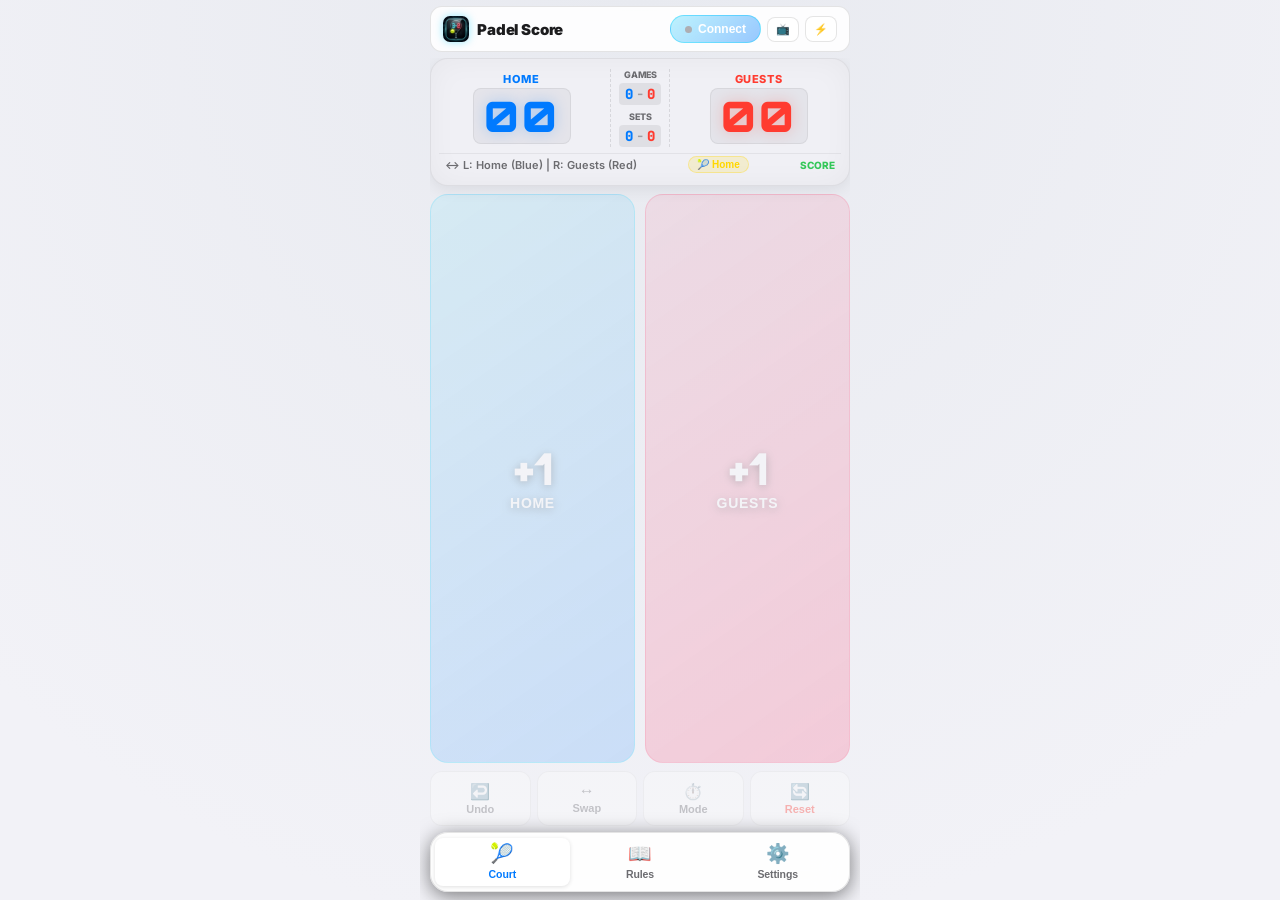
==== index.html @ 37ca80ff "theme colors" ====
<!DOCTYPE html>
<html lang="en" data-theme="light">

<head>
    <meta charset="UTF-8">
    <meta name="viewport"
        content="width=device-width, initial-scale=1.0, maximum-scale=1.0, user-scalable=no, viewport-fit=cover">
    <title>Padel Scoreboard - Mobile Controller</title>
    <meta name="description"
        content="Mobile-first Web Bluetooth companion app for ESP32 7-segment Padel Scoreboard. Control live score, brightness, sleep timeout, RTC time sync, and match rules directly from your phone.">
    <meta name="theme-color" content="#f2f2f7">
    <meta name="apple-mobile-web-app-capable" content="yes">
    <meta name="apple-mobile-web-app-status-bar-style" content="default">
    <meta name="apple-mobile-web-app-title" content="Padel Score">
    <link rel="icon" type="image/png" sizes="64x64" href="favicon.png">
    <link rel="icon" type="image/x-icon" href="favicon.ico">
    <link rel="apple-touch-icon" sizes="180x180" href="apple-touch-icon.png">
    <link rel="manifest" href="manifest.json">
    <link rel="preconnect" href="https://fonts.googleapis.com">
    <link rel="preconnect" href="https://fonts.gstatic.com" crossorigin>
    <link
        href="https://fonts.googleapis.com/css2?family=Inter:wght@400;500;600;700;800;900&family=JetBrains+Mono:wght@500;700;800&family=Orbitron:wght@700;900&display=swap"
        rel="stylesheet">
    <!-- Anti-flash & Visual Viewport Height Manager: applied before first paint -->
    <script>
        try { document.documentElement.setAttribute('data-theme', localStorage.getItem('appTheme') || 'light'); } catch (e) { }
        function syncAppHeight() {
            const h = window.visualViewport ? window.visualViewport.height : window.innerHeight;
            document.documentElement.style.setProperty('--app-height', h + 'px');
        }
        syncAppHeight();
        window.addEventListener('resize', syncAppHeight);
        window.addEventListener('orientationchange', syncAppHeight);
        if (window.visualViewport) {
            window.visualViewport.addEventListener('resize', syncAppHeight);
            window.visualViewport.addEventListener('scroll', syncAppHeight);
        }
    </script>
    <style>
        /* ── Anti-flash: applied by inline script before first paint ── */
        :root {
            --bg-base: #080c14;
            --bg-surface: #101726;
            --bg-card: rgba(16, 23, 38, 0.9);
            --bg-card-border: rgba(255, 255, 255, 0.08);

            --team1-blue: #00d2ff;
            --team1-glow: rgba(0, 210, 255, 0.35);
            --team2-red: #ff3366;
            --team2-glow: rgba(255, 51, 102, 0.35);
            --accent-green: #00e676;
            --accent-green-glow: rgba(0, 230, 118, 0.3);
            --accent-gold: #ffb300;
            --accent-gold-glow: rgba(255, 179, 0, 0.3);

            --clock-color: #00ff00;
            --clock-glow: rgba(0, 255, 0, 0.4);
            --hue-pure: #00ff00;

            --text-main: #f0f4f8;
            --text-muted: #8899aa;
            --text-sub: #556677;

            --radius-xl: 18px;
            --radius-lg: 12px;
            --radius-md: 8px;
            --radius-sm: 6px;

            --font-display: 'Orbitron', 'JetBrains Mono', monospace;
            --safe-top: env(safe-area-inset-top, 0px);
            --safe-bottom: env(safe-area-inset-bottom, 0px);
        }

        /* ============================================================ */
        /* LIGHT THEME OVERRIDES  (Apple-style)                         */
        /* ============================================================ */
        [data-theme="light"] {
            --bg-base: #f2f2f7;
            --bg-surface: #ffffff;
            --bg-card: rgba(255, 255, 255, 0.88);
            --bg-card-border: rgba(0, 0, 0, 0.10);
            --team1-blue: #007aff;
            --team1-glow: rgba(0, 122, 255, 0.25);
            --team2-red: #ff3b30;
            --team2-glow: rgba(255, 59, 48, 0.25);
            --accent-green: #34c759;
            --accent-green-glow: rgba(52, 199, 89, 0.3);
            --accent-gold: #ff9500;
            --accent-gold-glow: rgba(255, 149, 0, 0.3);
            --clock-color: #34c759;
            --clock-glow: rgba(52, 199, 89, 0.35);
            --hue-pure: #34c759;
            --text-main: #1c1c1e;
            --text-muted: #6c6c70;
            --text-sub: #aeaeb2;
        }

        /* Body background */
        [data-theme="light"] body {
            background: radial-gradient(circle at 50% 0%, #e8eaf0 0%, #f2f2f7 85%);
        }

        /* Score board & LCD digits */
        [data-theme="light"] .score-board {
            background: #f0f0f5 !important;
            border-color: rgba(0, 0, 0, 0.08) !important;
            box-shadow: inset 0 0 30px rgba(0, 0, 0, 0.04), 0 4px 16px rgba(0, 0, 0, 0.07) !important;
        }

        [data-theme="light"] .lcd-digits {
            background: #e4e4ea !important;
            border-color: rgba(0, 0, 0, 0.06) !important;
        }

        [data-theme="light"] .middle-ladder {
            border-left-color: rgba(0, 0, 0, 0.10) !important;
            border-right-color: rgba(0, 0, 0, 0.10) !important;
        }

        [data-theme="light"] .ladder-score {
            background: rgba(0, 0, 0, 0.07) !important;
        }

        [data-theme="light"] .court-banner {
            border-top-color: rgba(0, 0, 0, 0.06) !important;
        }

        /* Buttons - Shadowless Flat Aesthetic */
        button,
        .btn-giant-score,
        .pill-select,
        .btn-save-gold,
        .btn-tool-chip,
        .btn-rule-shortcut,
        .rule-shortcut-item,
        .btn-add-shortcut-toggle,
        .btn-panel-save,
        .btn-panel-cancel,
        .btn-ctr-action,
        .btn-step-chip,
        .btn-ble-pill,
        .color-chip {
            box-shadow: none !important;
        }

        [data-theme="light"] .bottom-nav-btn.active {
            background: #ffffff !important;
            box-shadow: 0 1px 4px rgba(0, 0, 0, 0.12) !important;
        }

        [data-theme="light"] .btn-tool-chip:active {
            background: rgba(0, 0, 0, 0.07) !important;
        }

        /* Pills */
        [data-theme="light"] .pill-select {
            background: rgba(0, 0, 0, 0.04) !important;
            border-color: rgba(0, 0, 0, 0.09) !important;
        }

        [data-theme="light"] .pill-select.active {
            background: rgba(0, 122, 255, 0.12) !important;
            border-color: rgba(0, 122, 255, 0.45) !important;
        }

        /* Cards / wrappers */
        [data-theme="light"] .slider-wrap,
        [data-theme="light"] .clock-card {
            background: rgba(0, 0, 0, 0.04) !important;
            border-color: rgba(0, 0, 0, 0.08) !important;
        }

        [data-theme="light"] input[type="range"] {
            background: rgba(0, 0, 0, 0.08) !important;
        }

        [data-theme="light"] .color-chip {
            background: rgba(0, 0, 0, 0.04) !important;
            border-color: rgba(0, 0, 0, 0.08) !important;
        }

        [data-theme="light"] .color-chip.active .color-chip-name {
            color: #1c1c1e !important;
        }

        [data-theme="light"] .custom-color-card {
            background: rgba(0, 0, 0, 0.03) !important;
            border-color: rgba(0, 0, 0, 0.08) !important;
        }

        [data-theme="light"] .hex-input-wrap {
            background: rgba(0, 0, 0, 0.04) !important;
            border-color: rgba(0, 0, 0, 0.12) !important;
        }

        [data-theme="light"] .preview-swatch-btn {
            background: rgba(0, 0, 0, 0.04) !important;
            border-color: rgba(0, 0, 0, 0.12) !important;
        }

        /* Rules shortcuts & sections */
        [data-theme="light"] .btn-rule-shortcut,
        [data-theme="light"] .rule-shortcut-item {
            background: rgba(0, 0, 0, 0.04) !important;
            border-color: rgba(0, 0, 0, 0.10) !important;
        }

        [data-theme="light"] .btn-rule-shortcut.active,
        [data-theme="light"] .rule-shortcut-item.active {
            background: rgba(52, 199, 89, 0.10) !important;
            border-color: var(--accent-green) !important;
        }

        [data-theme="light"] .shortcut-pill {
            background: rgba(0, 0, 0, 0.07) !important;
        }

        [data-theme="light"] .rules-section-card {
            background: rgba(0, 0, 0, 0.02) !important;
            border-color: rgba(0, 0, 0, 0.08) !important;
        }

        [data-theme="light"] .rules-active-badge {
            background: rgba(0, 0, 0, 0.05) !important;
            border-color: rgba(0, 0, 0, 0.08) !important;
        }

        [data-theme="light"] .btn-shortcut-delete {
            border-left-color: rgba(0, 0, 0, 0.06) !important;
        }

        [data-theme="light"] .add-shortcut-panel {
            background: #ffffff !important;
            border-color: rgba(52, 199, 89, 0.35) !important;
            box-shadow: 0 4px 16px rgba(0, 0, 0, 0.06) !important;
        }

        [data-theme="light"] .add-shortcut-preview {
            background: rgba(0, 0, 0, 0.03) !important;
        }

        [data-theme="light"] .input-shortcut-name {
            background: #f7f7fa !important;
            border-color: rgba(0, 0, 0, 0.14) !important;
        }

        /* Counter display */
        [data-theme="light"] .counter-mirror-card {
            background: #f0f0f5 !important;
            border-color: rgba(0, 0, 0, 0.08) !important;
            box-shadow: inset 0 0 30px rgba(0, 0, 0, 0.04), 0 4px 16px rgba(0, 0, 0, 0.07) !important;
        }

        [data-theme="light"] .dual-timer-box {
            background: rgba(0, 0, 0, 0.04) !important;
        }

        [data-theme="light"] .counter-val-btn {
            background: rgba(0, 0, 0, 0.04) !important;
            border-color: rgba(0, 0, 0, 0.08) !important;
        }

        /* QR Cards */
        [data-theme="light"] .qr-card {
            background: #ffffff !important;
            border-color: rgba(0, 0, 0, 0.10) !important;
            box-shadow: 0 2px 10px rgba(0, 0, 0, 0.08) !important;
        }

        [data-theme="light"] .qr-image-wrapper {
            box-shadow: 0 0 10px rgba(0, 0, 0, 0.08) !important;
        }

        [data-theme="light"] .btn-qr-link {
            background: rgba(0, 122, 255, 0.08) !important;
            border-color: rgba(0, 122, 255, 0.25) !important;
        }

        /* Inline-styled elements overridden by ID */
        [data-theme="light"] #btnSwitchToClockMode,
        [data-theme="light"] #btnSwitchToScoreMode {
            border-color: rgba(0, 0, 0, 0.15) !important;
            color: #1c1c1e !important;
        }

        [data-theme="light"] #paneInfo .scroll-card>div[style*="rgba(0,0,0,0.3)"],
        [data-theme="light"] div[style*="rgba(0,0,0,0.3)"] {
            background: rgba(0, 0, 0, 0.04) !important;
        }

        /* Serial log / inputs */
        [data-theme="light"] #serialLog,
        [data-theme="light"] #inputCountdownTarget,
        [data-theme="light"] #inputT1Min,
        [data-theme="light"] #inputT1Sec,
        [data-theme="light"] #inputT2Min,
        [data-theme="light"] #inputT2Sec {
            background: #f5f5f7 !important;
            color: #1c1c1e !important;
            border-color: rgba(0, 0, 0, 0.10) !important;
        }

        * {
            box-sizing: border-box;
            margin: 0;
            padding: 0;
            -webkit-tap-highlight-color: transparent;
            user-select: none;
        }

        html {
            width: 100%;
            height: 100%;
            overflow: hidden;
            background: var(--bg-base);
        }

        body {
            font-family: 'Inter', -apple-system, BlinkMacSystemFont, sans-serif;
            background: radial-gradient(circle at 50% 0%, #16243c 0%, var(--bg-base) 85%);
            color: var(--text-main);
            width: 100%;
            height: var(--app-height, 100%);
            max-height: var(--app-height, 100%);
            position: fixed;
            top: 0;
            left: 0;
            right: 0;
            bottom: 0;
            display: flex;
            flex-direction: column;
            align-items: center;
            overflow: hidden;
            overscroll-behavior: none;
        }

        /* App Shell */
        .mobile-shell {
            width: 100%;
            max-width: 440px;
            height: 100%;
            max-height: 100%;
            min-height: 0;
            display: flex;
            flex-direction: column;
            padding: calc(6px + var(--safe-top)) 10px calc(8px + var(--safe-bottom)) 10px;
            gap: 6px;
            box-sizing: border-box;
            position: relative;
            overflow: hidden;
        }

        /* Compact Sticky Header */
        .app-header {
            display: flex;
            align-items: center;
            justify-content: space-between;
            padding: 8px 12px;
            background: var(--bg-card);
            backdrop-filter: blur(16px);
            border: 1px solid var(--bg-card-border);
            border-radius: var(--radius-lg);
            flex-shrink: 0;
        }

        .brand-block {
            display: flex;
            align-items: center;
            gap: 8px;
        }

        .brand-title {
            font-size: 15px;
            font-weight: 900;
            letter-spacing: -0.01em;
            display: flex;
            align-items: center;
            gap: 5px;
        }

        .header-actions {
            display: flex;
            align-items: center;
            gap: 6px;
        }

        .btn-ble-pill {
            display: inline-flex;
            align-items: center;
            gap: 6px;
            padding: 6px 14px;
            border-radius: 99px;
            font-size: 12px;
            font-weight: 800;
            border: 1px solid rgba(0, 210, 255, 0.4);
            background: linear-gradient(135deg, rgba(0, 210, 255, 0.25), rgba(0, 119, 255, 0.4));
            color: #fff;
            cursor: pointer;
            transition: all 0.2s ease;
        }

        .btn-ble-pill:active {
            transform: scale(0.96);
        }

        .btn-ble-pill.connected {
            background: rgba(0, 230, 118, 0.18);
            border-color: rgba(0, 230, 118, 0.4);
            color: var(--accent-green);
        }

        .status-dot {
            width: 7px;
            height: 7px;
            border-radius: 50%;
            background: var(--text-sub);
        }

        .btn-ble-pill.connected .status-dot {
            background: var(--accent-green);
            box-shadow: 0 0 8px var(--accent-green);
            animation: pulse-dot 1.8s infinite;
        }

        @keyframes pulse-dot {

            0%,
            100% {
                opacity: 1;
                transform: scale(1);
            }

            50% {
                opacity: 0.4;
                transform: scale(1.2);
            }
        }

        /* Main Screen Container */
        .main-stage {
            flex: 1 1 0px;
            min-height: 0;
            height: 0;
            display: flex;
            flex-direction: column;
            overflow: hidden;
            position: relative;
        }

        .tab-pane {
            display: none;
            flex-direction: column;
            height: 100%;
            min-height: 0;
            gap: 8px;
            flex: 1 1 0px;
            overflow: hidden;
        }

        .tab-pane.active {
            display: flex;
        }

        /* ================================================= */
        /* TAB 1: COURT (Zero-Scroll Screen)                 */
        /* ================================================= */
        #paneCourt {
            justify-content: space-between;
            overflow-y: auto;
            scrollbar-width: none;
            -webkit-overflow-scrolling: touch;
        }

        #paneCourt::-webkit-scrollbar {
            display: none;
        }

        /* Digital Score Display */
        .score-board {
            background: #04070d;
            border: 1px solid rgba(255, 255, 255, 0.1);
            border-radius: var(--radius-xl);
            padding: 10px 8px;
            box-shadow: inset 0 0 30px rgba(0, 0, 0, 0.9), 0 4px 16px rgba(0, 0, 0, 0.4);
            display: flex;
            flex-direction: column;
            gap: 6px;
            flex-shrink: 0;
        }

        .score-grid {
            display: grid;
            grid-template-columns: 1fr auto 1fr;
            align-items: center;
            gap: 6px;
        }

        .team-pod {
            display: flex;
            flex-direction: column;
            align-items: center;
            gap: 2px;
        }

        .team-pod-name {
            font-size: 11px;
            font-weight: 800;
            text-transform: uppercase;
            letter-spacing: 0.05em;
        }

        .team-pod-name.t1 {
            color: var(--team1-blue);
        }

        .team-pod-name.t2 {
            color: var(--team2-red);
        }

        .lcd-digits {
            font-family: var(--font-display);
            font-size: clamp(34px, 9vw, 42px);
            font-weight: 900;
            letter-spacing: 3px;
            line-height: 1;
            padding: 6px 10px;
            border-radius: var(--radius-md);
            background: #020408;
            border: 1px solid rgba(255, 255, 255, 0.06);
            min-width: 78px;
            text-align: center;
        }

        .lcd-digits.t1 {
            color: var(--team1-blue);
            text-shadow: 0 0 14px var(--team1-glow);
        }

        .lcd-digits.t2 {
            color: var(--team2-red);
            text-shadow: 0 0 14px var(--team2-glow);
        }

        .middle-ladder {
            display: flex;
            flex-direction: column;
            align-items: center;
            gap: 3px;
            padding: 0 8px;
            border-left: 1px dashed rgba(255, 255, 255, 0.1);
            border-right: 1px dashed rgba(255, 255, 255, 0.1);
        }

        .ladder-label {
            font-size: 9px;
            font-weight: 800;
            color: var(--text-muted);
            text-transform: uppercase;
        }

        .ladder-score {
            font-family: 'JetBrains Mono', monospace;
            font-size: 14px;
            font-weight: 800;
            color: #fff;
            background: rgba(255, 255, 255, 0.08);
            padding: 2px 6px;
            border-radius: 4px;
            display: inline-flex;
            align-items: center;
            justify-content: center;
        }

        .ladder-t1 {
            color: var(--team1-blue);
            font-weight: 900;
        }

        .ladder-t2 {
            color: var(--team2-red);
            font-weight: 900;
        }

        .ladder-sep {
            color: var(--text-muted);
            opacity: 0.55;
            margin: 0 3px;
            font-weight: 600;
        }

        .court-banner {
            display: flex;
            align-items: center;
            justify-content: space-between;
            font-size: 11px;
            font-weight: 600;
            color: var(--text-muted);
            padding: 2px 6px;
            border-top: 1px solid rgba(255, 255, 255, 0.05);
        }

        .badge-tb-indicator {
            display: inline-flex;
            align-items: center;
            justify-content: center;
            background: rgba(255, 255, 255, 0.18);
            border: 1px solid #ffffff;
            color: #ffffff !important;
            font-family: 'JetBrains Mono', 'Outfit', sans-serif;
            font-size: 13px;
            font-weight: 900;
            padding: 1px 9px;
            border-radius: 6px;
            letter-spacing: 1px;
            text-shadow: 0 0 8px rgba(255, 255, 255, 0.9);
            box-shadow: 0 0 10px rgba(255, 255, 255, 0.35);
        }

        /* HUGE Scoring Buttons (Filling remaining viewport) */
        .scoring-hero {
            flex: 1 1 0%;
            display: grid;
            grid-template-columns: 1fr 1fr;
            gap: 10px;
            min-height: clamp(80px, 18vh, 140px);
        }

        .btn-giant-score {
            display: flex;
            flex-direction: column;
            align-items: center;
            justify-content: center;
            gap: 4px;
            border-radius: var(--radius-xl);
            border: 1px solid rgba(255, 255, 255, 0.15);
            cursor: pointer;
            transition: transform 0.1s ease, filter 0.15s ease;
            box-shadow: none;
            text-shadow: 0 2px 10px rgba(0, 0, 0, 0.6);
        }

        .btn-giant-score:active {
            transform: scale(0.96);
        }

        .btn-giant-score.t1 {
            background: linear-gradient(145deg, rgba(0, 210, 255, 0.25), rgba(0, 119, 255, 0.45));
            border-color: rgba(0, 210, 255, 0.55);
            color: #fff;
            box-shadow: none;
        }

        .btn-giant-score.t2 {
            background: linear-gradient(145deg, rgba(255, 51, 102, 0.25), rgba(255, 0, 60, 0.45));
            border-color: rgba(255, 51, 102, 0.55);
            color: #fff;
            box-shadow: none;
        }

        .giant-plus {
            font-family: var(--font-display);
            font-size: clamp(34px, 9vw, 44px);
            font-weight: 900;
            line-height: 1;
        }

        .giant-team-title {
            font-size: 14px;
            font-weight: 900;
            letter-spacing: 0.05em;
            text-transform: uppercase;
        }

        .btn-giant-score:disabled {
            opacity: 0.35;
            cursor: not-allowed;
            transform: none;
            box-shadow: none;
        }

        /* Quick Tool Bar */
        .court-tools {
            display: grid;
            grid-template-columns: repeat(4, 1fr);
            gap: 6px;
            flex-shrink: 0;
        }

        .btn-tool-chip {
            padding: 10px 4px;
            font-size: 11px;
            font-weight: 700;
            border-radius: var(--radius-lg);
            background: var(--bg-card);
            border: 1px solid var(--bg-card-border);
            color: var(--text-muted);
            cursor: pointer;
            display: flex;
            flex-direction: column;
            align-items: center;
            gap: 2px;
            transition: all 0.15s ease;
        }

        .btn-tool-chip:active {
            transform: scale(0.95);
            background: rgba(255, 255, 255, 0.1);
        }

        .btn-tool-chip:disabled {
            opacity: 0.35;
        }

        .btn-tool-chip.danger {
            color: var(--team2-red);
        }

        /* ================================================= */
        /* TAB 2 & 3: DISPLAY & RULES (Scrollable cards)     */
        /* ================================================= */
        .scroll-card {
            background: var(--bg-card);
            backdrop-filter: blur(16px);
            border: 1px solid var(--bg-card-border);
            border-radius: var(--radius-xl);
            padding: 14px;
            display: flex;
            flex-direction: column;
            gap: 12px;
            overflow-y: auto;
            flex: 1 1 0px;
            min-height: 0;
            height: 100%;
            -webkit-overflow-scrolling: touch;
        }

        .section-header {
            font-size: 12px;
            font-weight: 800;
            text-transform: uppercase;
            letter-spacing: 0.06em;
            color: var(--text-muted);
            display: flex;
            align-items: center;
            justify-content: space-between;
        }

        .pills-row {
            display: grid;
            grid-template-columns: repeat(auto-fit, minmax(70px, 1fr));
            gap: 6px;
        }

        .pill-select {
            padding: 10px 4px;
            font-size: 12px;
            font-weight: 700;
            border-radius: var(--radius-md);
            background: rgba(255, 255, 255, 0.05);
            border: 1px solid rgba(255, 255, 255, 0.08);
            color: var(--text-muted);
            cursor: pointer;
            text-align: center;
            transition: all 0.15s ease;
        }

        .pill-select:active {
            transform: scale(0.96);
        }

        .pill-select.active {
            background: rgba(0, 210, 255, 0.18);
            color: var(--team1-blue);
            border-color: rgba(0, 210, 255, 0.5);
            box-shadow: none;
        }

        .pill-select.active.gp {
            background: rgba(255, 179, 0, 0.18);
            color: var(--accent-gold);
            border-color: rgba(255, 179, 0, 0.5);
            box-shadow: none;
        }

        /* Slider */
        .slider-wrap {
            display: flex;
            flex-direction: column;
            gap: 10px;
            background: rgba(0, 0, 0, 0.25);
            border: 1px solid rgba(255, 255, 255, 0.05);
            border-radius: var(--radius-lg);
            padding: 12px;
        }

        input[type="range"] {
            -webkit-appearance: none;
            appearance: none;
            width: 100%;
            height: 8px;
            border-radius: 99px;
            background: rgba(255, 255, 255, 0.12);
            outline: none;
            cursor: pointer;
        }

        input[type="range"]::-webkit-slider-thumb {
            -webkit-appearance: none;
            appearance: none;
            width: 24px;
            height: 24px;
            border-radius: 50%;
            background: var(--accent-gold);
            box-shadow: 0 0 10px var(--accent-gold);
            cursor: pointer;
        }

        /* Clock Card */
        .clock-card {
            display: flex;
            align-items: center;
            justify-content: space-between;
            background: rgba(0, 0, 0, 0.25);
            border: 1px solid rgba(255, 255, 255, 0.05);
            border-radius: var(--radius-lg);
            padding: 12px;
        }

        .clock-num {
            font-family: var(--font-display);
            font-size: 22px;
            font-weight: 900;
            color: var(--clock-color, var(--accent-green));
            text-shadow: 0 0 12px var(--clock-glow, var(--accent-green-glow));
            transition: color 0.25s ease, text-shadow 0.25s ease;
        }

        .btn-sync-time {
            padding: 9px 14px;
            border-radius: var(--radius-md);
            background: rgba(0, 230, 118, 0.18);
            border: 1px solid rgba(0, 230, 118, 0.4);
            color: var(--accent-green);
            font-size: 12px;
            font-weight: 800;
            cursor: pointer;
        }

        /* Clock Color Controls */
        .color-swatches-grid {
            display: grid;
            grid-template-columns: repeat(3, 1fr);
            gap: 6px;
            margin-bottom: 8px;
        }

        .color-chip {
            display: flex;
            flex-direction: column;
            align-items: center;
            justify-content: center;
            gap: 5px;
            padding: 9px 4px;
            border-radius: var(--radius-md);
            background: rgba(0, 0, 0, 0.28);
            border: 1px solid rgba(255, 255, 255, 0.08);
            cursor: pointer;
            transition: all 0.18s ease;
        }

        .color-chip:active {
            transform: scale(0.95);
        }

        .color-chip.active {
            background: rgba(255, 255, 255, 0.10);
            border-color: var(--chip-color, var(--team1-blue));
            box-shadow: none;
        }

        .color-chip-dot {
            width: 18px;
            height: 18px;
            border-radius: 50%;
            background: var(--chip-color);
            box-shadow: none;
        }

        .color-chip-name {
            font-size: 11px;
            font-weight: 700;
            color: var(--text-muted);
            letter-spacing: 0.02em;
        }

        .color-chip.active .color-chip-name {
            color: #fff;
        }

        /* Custom In-App Color Spectrum Card */
        .custom-color-card {
            display: flex;
            flex-direction: column;
            gap: 10px;
            background: rgba(0, 0, 0, 0.32);
            border: 1px solid rgba(255, 255, 255, 0.08);
            border-radius: var(--radius-lg);
            padding: 12px;
            margin-top: 4px;
            margin-bottom: 8px;
        }

        .custom-color-header {
            display: flex;
            align-items: center;
            justify-content: space-between;
            gap: 8px;
        }

        .custom-color-left {
            display: flex;
            align-items: center;
            gap: 9px;
        }

        .custom-color-tools {
            display: flex;
            align-items: center;
            gap: 6px;
        }

        .hex-input-wrap {
            display: flex;
            align-items: center;
            background: rgba(255, 255, 255, 0.06);
            border: 1px solid rgba(255, 255, 255, 0.15);
            border-radius: var(--radius-md);
            padding: 4px 6px;
            gap: 4px;
        }

        .hex-input-field {
            width: 72px;
            background: transparent;
            border: none;
            outline: none;
            color: #ffffff;
            font-family: 'JetBrains Mono', monospace;
            font-size: 12px;
            font-weight: 700;
            text-transform: uppercase;
            text-align: center;
        }

        .btn-hex-apply {
            background: rgba(255, 255, 255, 0.12);
            border: 1px solid rgba(255, 255, 255, 0.2);
            border-radius: 4px;
            color: var(--text-main);
            font-size: 10px;
            font-weight: 800;
            padding: 3px 6px;
            cursor: pointer;
        }

        .btn-hex-apply:active {
            transform: scale(0.92);
        }

        .native-picker-btn {
            position: relative;
            display: inline-flex;
            align-items: center;
            justify-content: center;
            width: 28px;
            height: 28px;
            border-radius: var(--radius-md);
            background: rgba(255, 255, 255, 0.06);
            border: 1px solid rgba(255, 255, 255, 0.15);
            cursor: pointer;
            overflow: hidden;
        }

        .native-picker-btn input[type="color"] {
            position: absolute;
            top: 0;
            left: 0;
            width: 100%;
            height: 100%;
            opacity: 0;
            cursor: pointer;
        }

        .color-swatch-circle {
            width: 24px;
            height: 24px;
            border-radius: 50%;
            background: var(--clock-color, var(--accent-green));
            box-shadow: 0 0 10px var(--clock-glow, var(--accent-green-glow));
            border: 2px solid rgba(255, 255, 255, 0.6);
            flex-shrink: 0;
            transition: background-color 0.15s ease, box-shadow 0.15s ease;
        }

        /* Spectrum Sliders */
        .spectrum-slider-group {
            display: flex;
            flex-direction: column;
            gap: 8px;
        }

        .spectrum-slider-row {
            display: flex;
            flex-direction: column;
            gap: 4px;
        }

        .spectrum-label {
            display: flex;
            justify-content: space-between;
            font-size: 10px;
            font-weight: 700;
            color: var(--text-muted);
            text-transform: uppercase;
            letter-spacing: 0.04em;
        }

        .slider-hue {
            -webkit-appearance: none;
            appearance: none;
            width: 100%;
            height: 16px;
            border-radius: 99px;
            background: linear-gradient(to right,
                    #ff0000 0%,
                    #ffff00 17%,
                    #00ff00 33%,
                    #00ffff 50%,
                    #0000ff 67%,
                    #ff00ff 83%,
                    #ff0000 100%);
            outline: none;
            cursor: pointer;
            border: 1px solid rgba(255, 255, 255, 0.2);
        }

        .slider-hue::-webkit-slider-thumb {
            -webkit-appearance: none;
            appearance: none;
            width: 22px;
            height: 22px;
            border-radius: 50%;
            background: #ffffff;
            border: 2px solid #000000;
            box-shadow: 0 0 8px rgba(0, 0, 0, 0.6);
            cursor: pointer;
        }

        .slider-hue::-moz-range-thumb {
            width: 22px;
            height: 22px;
            border-radius: 50%;
            background: #ffffff;
            border: 2px solid #000000;
            box-shadow: 0 0 8px rgba(0, 0, 0, 0.6);
            cursor: pointer;
        }

        .slider-sat {
            -webkit-appearance: none;
            appearance: none;
            width: 100%;
            height: 14px;
            border-radius: 99px;
            background: linear-gradient(to right, #ffffff, var(--hue-pure, #00ff00));
            outline: none;
            cursor: pointer;
            border: 1px solid rgba(255, 255, 255, 0.2);
        }

        .slider-sat::-webkit-slider-thumb {
            -webkit-appearance: none;
            appearance: none;
            width: 20px;
            height: 20px;
            border-radius: 50%;
            background: #ffffff;
            border: 2px solid #000000;
            box-shadow: 0 0 8px rgba(0, 0, 0, 0.6);
            cursor: pointer;
        }

        .slider-sat::-moz-range-thumb {
            width: 20px;
            height: 20px;
            border-radius: 50%;
            background: #ffffff;
            border: 2px solid #000000;
            box-shadow: 0 0 8px rgba(0, 0, 0, 0.6);
            cursor: pointer;
        }

        /* Rules Page: Two-Section Layout & Dynamic Shortcuts */
        .rules-section-card {
            background: rgba(0, 0, 0, 0.22);
            border: 1px solid var(--bg-card-border);
            border-radius: var(--radius-lg);
            padding: 12px;
            display: flex;
            flex-direction: column;
            gap: 10px;
        }

        .rules-section-header {
            display: flex;
            align-items: center;
            justify-content: space-between;
            gap: 8px;
        }

        .rules-section-title-wrap {
            display: flex;
            flex-direction: column;
            gap: 2px;
        }

        .rules-section-title {
            font-size: 12.5px;
            font-weight: 800;
            color: var(--text-main);
            display: flex;
            align-items: center;
            gap: 6px;
            text-transform: uppercase;
            letter-spacing: 0.05em;
        }

        .rules-section-subtitle {
            font-size: 10.5px;
            font-weight: 500;
            color: var(--text-muted);
        }

        .rules-active-badge {
            font-family: 'JetBrains Mono', monospace;
            font-size: 10px;
            font-weight: 700;
            padding: 3px 8px;
            border-radius: var(--radius-sm);
            background: rgba(255, 255, 255, 0.05);
            border: 1px solid var(--bg-card-border);
            color: var(--accent-gold);
            white-space: nowrap;
        }

        .rules-shortcuts-list {
            display: flex;
            flex-direction: column;
            gap: 6px;
        }

        .rule-shortcut-item {
            background: rgba(16, 23, 38, 0.7);
            border: 1px solid var(--bg-card-border);
            border-radius: var(--radius-md);
            display: flex;
            align-items: stretch;
            position: relative;
            transition: all 0.15s ease;
            overflow: hidden;
        }

        .rule-shortcut-item:active {
            transform: scale(0.99);
        }

        .rule-shortcut-item.active {
            background: rgba(0, 230, 118, 0.12);
            border-color: var(--accent-green);
            box-shadow: none;
        }

        .btn-rule-shortcut-body {
            background: transparent;
            border: none;
            padding: 8px 10px;
            display: flex;
            flex-direction: column;
            gap: 3px;
            text-align: left;
            cursor: pointer;
            flex: 1;
            min-width: 0;
            font-family: inherit;
        }

        .shortcut-header {
            display: flex;
            align-items: center;
            justify-content: space-between;
            gap: 6px;
            width: 100%;
        }

        .shortcut-title {
            font-size: 11.5px;
            font-weight: 800;
            color: var(--text-main);
            overflow: hidden;
            text-overflow: ellipsis;
            white-space: nowrap;
        }

        .rule-shortcut-item.active .shortcut-title {
            color: var(--accent-green);
        }

        .shortcut-pill {
            font-size: 9px;
            font-weight: 800;
            padding: 2px 6px;
            border-radius: 4px;
            background: rgba(255, 255, 255, 0.08);
            color: var(--text-muted);
            text-transform: uppercase;
            white-space: nowrap;
            flex-shrink: 0;
        }

        .rule-shortcut-item.active .shortcut-pill {
            background: var(--accent-green);
            color: #000;
        }

        .shortcut-desc {
            font-size: 10px;
            color: var(--text-muted);
            line-height: 1.25;
        }

        .btn-shortcut-delete {
            background: transparent;
            border: none;
            border-left: 1px solid rgba(255, 255, 255, 0.06);
            color: var(--text-muted);
            cursor: pointer;
            padding: 0 12px;
            display: flex;
            align-items: center;
            justify-content: center;
            transition: all 0.15s ease;
            opacity: 0.6;
            flex-shrink: 0;
        }

        .btn-shortcut-delete:hover {
            background: rgba(255, 59, 48, 0.15);
            color: var(--team2-red);
            opacity: 1;
        }

        .empty-shortcuts-msg {
            font-size: 11.5px;
            color: var(--text-muted);
            text-align: center;
            padding: 14px 10px;
            background: rgba(255, 255, 255, 0.02);
            border: 1px dashed var(--bg-card-border);
            border-radius: var(--radius-md);
            line-height: 1.4;
        }

        .rules-shortcuts-footer {
            display: flex;
            justify-content: flex-end;
            align-items: center;
        }

        .btn-text-link {
            background: none;
            border: none;
            color: var(--text-muted);
            font-size: 11px;
            font-weight: 600;
            cursor: pointer;
            padding: 3px 6px;
            border-radius: var(--radius-sm);
            display: inline-flex;
            align-items: center;
            gap: 4px;
            transition: color 0.15s ease;
            font-family: inherit;
        }

        .btn-text-link:hover {
            color: var(--accent-gold);
            text-decoration: underline;
        }

        /* Rule Selection Section Controls */
        .rule-field-group {
            display: flex;
            flex-direction: column;
            gap: 4px;
        }

        .rule-field-label {
            font-size: 11px;
            font-weight: 800;
            text-transform: uppercase;
            letter-spacing: 0.05em;
            color: var(--text-muted);
        }

        .btn-add-shortcut-toggle {
            display: flex;
            align-items: center;
            justify-content: center;
            gap: 6px;
            padding: 11px 14px;
            border-radius: var(--radius-md);
            border: 1px solid rgba(0, 230, 118, 0.35);
            background: rgba(0, 230, 118, 0.09);
            color: var(--accent-green);
            font-size: 12.5px;
            font-weight: 800;
            cursor: pointer;
            transition: all 0.2s ease;
            font-family: inherit;
            margin-top: 2px;
        }

        .btn-add-shortcut-toggle:hover {
            background: rgba(0, 230, 118, 0.18);
            box-shadow: none;
        }

        .btn-preview-rules {
            display: flex;
            align-items: center;
            justify-content: center;
            gap: 6px;
            padding: 11px 14px;
            border-radius: var(--radius-md);
            border: 1px solid rgba(0, 210, 255, 0.35);
            background: rgba(0, 210, 255, 0.09);
            color: var(--team1-blue);
            font-size: 12.5px;
            font-weight: 800;
            cursor: pointer;
            transition: all 0.2s ease;
            font-family: inherit;
            margin-top: 6px;
            margin-bottom: 4px;
        }

        .btn-preview-rules:hover {
            background: rgba(0, 210, 255, 0.18);
            box-shadow: none;
        }

        .btn-preview-rules:active {
            transform: scale(0.98);
        }

        .btn-add-shortcut-toggle:active {
            transform: scale(0.98);
        }

        .add-shortcut-panel {
            background: rgba(16, 23, 38, 0.95);
            border: 1px solid rgba(0, 230, 118, 0.4);
            border-radius: var(--radius-md);
            padding: 12px;
            display: flex;
            flex-direction: column;
            gap: 10px;
            margin-top: 2px;
            animation: fadeIn 0.2s ease;
        }

        .add-shortcut-preview {
            font-size: 11px;
            color: var(--text-muted);
            line-height: 1.4;
            background: rgba(255, 255, 255, 0.04);
            padding: 7px 10px;
            border-radius: var(--radius-sm);
            border-left: 3px solid var(--accent-green);
        }

        .add-shortcut-input-group {
            display: flex;
            flex-direction: column;
            gap: 4px;
        }

        .input-shortcut-name {
            background: rgba(0, 0, 0, 0.4);
            border: 1px solid var(--bg-card-border);
            border-radius: var(--radius-sm);
            padding: 9px 12px;
            font-size: 13px;
            font-family: inherit;
            color: var(--text-main);
            outline: none;
            transition: border-color 0.15s ease;
            box-sizing: border-box;
            width: 100%;
        }

        .input-shortcut-name:focus {
            border-color: var(--accent-green);
            box-shadow: none;
        }

        .add-shortcut-actions {
            display: grid;
            grid-template-columns: 1fr 1fr;
            gap: 8px;
        }

        .btn-panel-cancel {
            padding: 9px;
            border-radius: var(--radius-sm);
            border: 1px solid var(--bg-card-border);
            background: rgba(255, 255, 255, 0.05);
            color: var(--text-muted);
            font-size: 12px;
            font-weight: 700;
            cursor: pointer;
            font-family: inherit;
        }

        .btn-panel-save {
            padding: 9px;
            border-radius: var(--radius-sm);
            border: none;
            background: var(--accent-green);
            color: #000;
            font-size: 12px;
            font-weight: 800;
            cursor: pointer;
            font-family: inherit;
            box-shadow: none;
        }

        .btn-panel-save:active,
        .btn-panel-cancel:active {
            transform: scale(0.97);
        }

        .btn-save-gold {
            padding: 14px;
            border-radius: var(--radius-lg);
            border: none;
            background: linear-gradient(135deg, var(--accent-gold), #ff8800);
            color: #1a0f00;
            font-size: 15px;
            font-weight: 900;
            cursor: pointer;
            box-shadow: none;
            margin-top: 4px;
        }

        .btn-save-gold:active {
            transform: scale(0.97);
        }

        .btn-save-gold:disabled {
            opacity: 0.4;
            cursor: not-allowed;
            transform: none;
        }

        /* Bottom Fixed Navigation Bar */
        .bottom-nav {
            width: 100%;
            display: flex;
            gap: 3px;
            background: var(--bg-card);
            backdrop-filter: blur(16px);
            padding: 5px 4px;
            border-radius: var(--radius-xl);
            border: 1px solid var(--bg-card-border);
            flex-shrink: 0;
            box-shadow: 0 4px 20px rgba(0, 0, 0, 0.5);
            min-height: 52px;
            box-sizing: border-box;
            position: relative;
            z-index: 100;
        }

        .bottom-nav-btn {
            flex: 1;
            min-width: 0;
            display: flex;
            flex-direction: column;
            align-items: center;
            justify-content: center;
            gap: 3px;
            padding: 6px 2px;
            font-size: 10.5px;
            font-weight: 700;
            letter-spacing: -0.01em;
            border-radius: var(--radius-md);
            border: none;
            background: transparent;
            color: var(--text-muted);
            cursor: pointer;
            transition: all 0.15s ease;
            white-space: nowrap;
        }

        .bottom-nav-btn.advanced-nav-btn {
            display: none;
        }

        body.show-advanced .bottom-nav-btn.advanced-nav-btn {
            display: flex;
        }

        .bottom-nav-btn span.icon {
            font-size: 19px;
            line-height: 1.1;
        }

        .bottom-nav-btn.active {
            background: var(--bg-surface);
            color: var(--text-main);
            box-shadow: 0 2px 8px rgba(0, 0, 0, 0.4), 0 0 0 1px rgba(255, 255, 255, 0.08);
        }

        .bottom-nav-btn.active[data-tab="court"] {
            color: var(--team1-blue);
        }

        .bottom-nav-btn.active[data-tab="rules"] {
            color: var(--accent-green);
        }

        .bottom-nav-btn.active[data-tab="counter"] {
            color: #00d2ff;
        }

        .bottom-nav-btn.active[data-tab="clock"] {
            color: var(--clock-color, #00ff00);
        }

        .bottom-nav-btn.active[data-tab="display"] {
            color: var(--accent-gold);
        }

        .bottom-nav-btn.active[data-tab="info"] {
            color: #b0c4de;
        }

        /* Floating Update Push Banner */
        .update-banner {
            position: absolute;
            top: calc(8px + var(--safe-top));
            left: 12px;
            right: 12px;
            max-width: 416px;
            margin: 0 auto;
            background: linear-gradient(135deg, rgba(16, 32, 54, 0.96), rgba(8, 18, 32, 0.98));
            border: 1px solid rgba(0, 210, 255, 0.4);
            box-shadow: 0 8px 32px rgba(0, 0, 0, 0.7), 0 0 16px rgba(0, 210, 255, 0.25);
            backdrop-filter: blur(20px);
            border-radius: var(--radius-lg);
            padding: 10px 12px;
            display: flex;
            align-items: center;
            justify-content: space-between;
            gap: 10px;
            z-index: 9999;
            animation: slideDownUpdate 0.35s cubic-bezier(0.16, 1, 0.3, 1);
        }

        @keyframes slideDownUpdate {
            from {
                opacity: 0;
                transform: translateY(-20px) scale(0.95);
            }

            to {
                opacity: 1;
                transform: translateY(0) scale(1);
            }
        }

        .update-banner-left {
            display: flex;
            align-items: center;
            gap: 10px;
            min-width: 0;
        }

        .update-banner-icon {
            font-size: 20px;
            flex-shrink: 0;
            animation: pulseRocket 2s infinite ease-in-out;
        }

        @keyframes pulseRocket {

            0%,
            100% {
                transform: translateY(0);
            }

            50% {
                transform: translateY(-3px) rotate(5deg);
            }
        }

        .update-banner-info {
            display: flex;
            flex-direction: column;
            min-width: 0;
        }

        .update-banner-title {
            font-size: 12px;
            font-weight: 800;
            color: #fff;
            letter-spacing: -0.01em;
        }

        .update-banner-text {
            font-size: 11px;
            color: var(--text-muted);
            white-space: nowrap;
            overflow: hidden;
            text-overflow: ellipsis;
        }

        .update-banner-actions {
            display: flex;
            align-items: center;
            gap: 6px;
            flex-shrink: 0;
        }

        .btn-update-now {
            background: linear-gradient(135deg, #00d2ff, #0077ff);
            color: #fff;
            border: none;
            padding: 6px 12px;
            border-radius: 99px;
            font-size: 11px;
            font-weight: 800;
            cursor: pointer;
            box-shadow: none;
            transition: all 0.15s ease;
        }

        .btn-update-now:active {
            transform: scale(0.95);
        }

        .btn-update-dismiss {
            background: transparent;
            border: none;
            color: var(--text-sub);
            font-size: 14px;
            cursor: pointer;
            padding: 4px;
            border-radius: 50%;
            display: flex;
            align-items: center;
            justify-content: center;
        }

        /* Counter Tab Specific Styles */
        .counter-mirror-card {
            background: #04070d;
            border: 1px solid rgba(255, 255, 255, 0.1);
            border-radius: var(--radius-xl);
            padding: 14px 10px;
            box-shadow: inset 0 0 30px rgba(0, 0, 0, 0.9), 0 4px 16px rgba(0, 0, 0, 0.4);
            display: flex;
            flex-direction: column;
            align-items: center;
            justify-content: center;
            gap: 4px;
            flex-shrink: 0;
        }

        .counter-single-digit-box {
            font-family: var(--font-display);
            font-size: 52px;
            font-weight: 900;
            letter-spacing: 4px;
            color: var(--team1-blue);
            text-shadow: 0 0 20px var(--team1-glow);
            line-height: 1;
            text-align: center;
        }

        .counter-mode-badge {
            font-size: 11px;
            font-weight: 800;
            text-transform: uppercase;
            letter-spacing: 0.08em;
            color: var(--text-muted);
        }

        .counter-ctrl-grid {
            display: grid;
            grid-template-columns: 1fr 1fr;
            gap: 8px;
        }

        .btn-ctr-action {
            display: flex;
            align-items: center;
            justify-content: center;
            gap: 8px;
            padding: 13px 10px;
            border-radius: var(--radius-lg);
            font-size: 14px;
            font-weight: 800;
            border: none;
            cursor: pointer;
            transition: all 0.15s ease;
        }

        .btn-ctr-action:active {
            transform: scale(0.96);
        }

        .btn-ctr-action.start {
            background: linear-gradient(135deg, #00e676, #00a854);
            color: #041208;
            box-shadow: none;
        }

        .btn-ctr-action.pause {
            background: linear-gradient(135deg, #ffb300, #ff8c00);
            color: #1a0f00;
            box-shadow: none;
        }

        .btn-ctr-action.reset {
            background: rgba(255, 255, 255, 0.08);
            border: 1px solid rgba(255, 255, 255, 0.15);
            color: var(--text-main);
        }

        .counter-step-bar {
            display: grid;
            grid-template-columns: repeat(4, 1fr);
            gap: 6px;
        }

        .btn-step-chip {
            padding: 9px 4px;
            font-size: 13px;
            font-weight: 800;
            font-family: 'JetBrains Mono', monospace;
            border-radius: var(--radius-md);
            background: rgba(255, 255, 255, 0.06);
            border: 1px solid rgba(255, 255, 255, 0.1);
            color: var(--text-main);
            cursor: pointer;
            text-align: center;
        }

        .btn-step-chip:active {
            transform: scale(0.95);
            background: rgba(255, 255, 255, 0.15);
        }

        .dual-card-container {
            display: grid;
            grid-template-columns: 1fr 1fr;
            gap: 8px;
        }

        .dual-timer-box {
            background: rgba(0, 0, 0, 0.3);
            border: 1px solid var(--bg-card-border);
            border-radius: var(--radius-lg);
            padding: 10px 8px;
            display: flex;
            flex-direction: column;
            gap: 6px;
            align-items: center;
        }

        .dual-timer-box.t1 {
            border-color: rgba(0, 210, 255, 0.3);
        }

        .dual-timer-box.t2 {
            border-color: rgba(255, 51, 102, 0.3);
        }

        .dual-timer-time {
            font-family: var(--font-display);
            font-size: 26px;
            font-weight: 900;
            line-height: 1;
        }

        .dual-timer-time.t1 {
            color: var(--team1-blue);
            text-shadow: 0 0 12px var(--team1-glow);
        }

        .dual-timer-time.t2 {
            color: var(--team2-red);
            text-shadow: 0 0 12px var(--team2-glow);
        }

        /* Log console */
        .log-box {
            font-family: 'JetBrains Mono', monospace;
            font-size: 11px;
            color: #8899aa;
            background: #03060a;
            border: 1px solid rgba(255, 255, 255, 0.06);
            border-radius: var(--radius-md);
            padding: 8px;
            max-height: 120px;
            overflow-y: auto;
            display: flex;
            flex-direction: column;
            gap: 2px;
        }

        .log-suc {
            color: var(--accent-green);
        }

        .log-err {
            color: var(--team2-red);
        }

        .log-pri {
            color: var(--team1-blue);
        }

        .app-link {
            font-family: 'JetBrains Mono', monospace;
            font-size: 11px;
            color: var(--team1-blue);
            background: rgba(0, 0, 0, 0.4);
            padding: 8px;
            border-radius: var(--radius-sm);
            border: 1px solid rgba(0, 210, 255, 0.2);
            word-break: break-all;
            text-decoration: none;
            display: block;
            text-align: center;
        }

        /* QR Code Cards for App & Game Rules */
        .qr-cards-grid {
            display: grid;
            grid-template-columns: 1fr 1fr;
            gap: 10px;
            margin-top: 4px;
        }

        .qr-card {
            background: rgba(8, 14, 26, 0.85);
            border: 1px solid var(--bg-card-border);
            border-radius: var(--radius-lg);
            padding: 10px 8px;
            display: flex;
            flex-direction: column;
            align-items: center;
            text-align: center;
            gap: 6px;
            box-shadow: 0 4px 14px rgba(0, 0, 0, 0.35);
            transition: all 0.2s ease;
        }

        .qr-card-title {
            font-size: 10.5px;
            font-weight: 800;
            color: var(--text-main);
            text-transform: uppercase;
            letter-spacing: 0.04em;
            display: flex;
            align-items: center;
            gap: 4px;
        }

        .qr-image-wrapper {
            background: #ffffff;
            border-radius: 8px;
            padding: 6px;
            display: flex;
            align-items: center;
            justify-content: center;
            box-shadow: 0 0 14px rgba(0, 210, 255, 0.25);
            width: 100%;
            max-width: 124px;
            aspect-ratio: 1 / 1;
        }

        .qr-img {
            width: 100%;
            height: 100%;
            display: block;
            object-fit: contain;
            border-radius: 2px;
        }

        .qr-card-desc {
            font-size: 9.5px;
            color: var(--text-muted);
            line-height: 1.25;
            min-height: 24px;
            display: flex;
            align-items: center;
            justify-content: center;
        }

        .btn-qr-link {
            font-size: 10px;
            font-weight: 700;
            color: var(--team1-blue);
            text-decoration: none;
            padding: 4px 8px;
            border-radius: 6px;
            background: rgba(0, 210, 255, 0.1);
            border: 1px solid rgba(0, 210, 255, 0.25);
            transition: all 0.15s ease;
            width: 100%;
            text-align: center;
        }

        /* Scoreboard Pill in banner */
        .btn-sb-pill {
            background: rgba(0, 210, 255, 0.15);
            border: 1px solid rgba(0, 210, 255, 0.35);
            color: var(--team1-blue);
            border-radius: 6px;
            padding: 2px 7px;
            font-size: 10px;
            font-weight: 800;
            cursor: pointer;
            display: inline-flex;
            align-items: center;
            gap: 4px;
            transition: all 0.15s ease;
        }

        .btn-sb-pill:active {
            transform: scale(0.95);
            background: rgba(0, 210, 255, 0.3);
        }

        /* ============================================================ */
        /* FULLSCREEN BIG-SCREEN SCOREBOARD VIEW                        */
        /* ============================================================ */
        .scoreboard-overlay {
            position: fixed;
            inset: 0;
            z-index: 100000;
            background: #04070d;
            background: radial-gradient(circle at 50% 25%, #0d1726 0%, #03060a 90%);
            color: #f0f4f8;
            display: flex;
            flex-direction: column;
            justify-content: space-between;
            padding: max(10px, env(safe-area-inset-top)) max(14px, env(safe-area-inset-right)) max(10px, env(safe-area-inset-bottom)) max(14px, env(safe-area-inset-left));
            box-sizing: border-box;
            user-select: none;
            -webkit-user-select: none;
            touch-action: manipulation;
            overflow: hidden;
            animation: sbFadeIn 0.22s cubic-bezier(0.16, 1, 0.3, 1);
        }

        @keyframes sbFadeIn {
            from {
                opacity: 0;
                transform: scale(0.98);
            }

            to {
                opacity: 1;
                transform: scale(1);
            }
        }

        [data-theme="light"] .scoreboard-overlay {
            background: #f2f2f7;
            background: radial-gradient(circle at 50% 25%, #ffffff 0%, #e5e5ea 90%);
            color: #1c1c1e;
        }

        /* Header */
        .sb-header {
            display: flex;
            align-items: center;
            justify-content: space-between;
            gap: 8px;
            height: 38px;
            flex-shrink: 0;
            width: 100%;
        }

        .sb-btn-close {
            background: rgba(255, 255, 255, 0.08);
            border: 1px solid rgba(255, 255, 255, 0.15);
            color: var(--text-main);
            padding: 6px 14px;
            border-radius: 99px;
            font-size: 13px;
            font-weight: 800;
            cursor: pointer;
            display: flex;
            align-items: center;
            gap: 6px;
            transition: all 0.15s ease;
        }

        .sb-btn-close:active {
            transform: scale(0.95);
            background: rgba(255, 255, 255, 0.18);
        }

        [data-theme="light"] .sb-btn-close {
            background: rgba(0, 0, 0, 0.06);
            border-color: rgba(0, 0, 0, 0.12);
            color: #1c1c1e;
        }

        .sb-match-badge {
            font-family: 'JetBrains Mono', monospace;
            font-size: 11px;
            font-weight: 800;
            letter-spacing: 0.12em;
            text-transform: uppercase;
            color: var(--accent-green);
            background: rgba(0, 230, 118, 0.12);
            border: 1px solid rgba(0, 230, 118, 0.28);
            padding: 4px 12px;
            border-radius: 99px;
        }

        .sb-header-right {
            display: flex;
            align-items: center;
            gap: 8px;
        }

        .sb-ble-status {
            display: flex;
            align-items: center;
            gap: 6px;
            padding: 4px 10px;
            border-radius: 99px;
            background: rgba(255, 255, 255, 0.06);
            border: 1px solid rgba(255, 255, 255, 0.1);
            font-size: 11px;
            font-weight: 700;
            color: var(--text-muted);
        }

        .sb-ble-status.connected {
            border-color: rgba(0, 230, 118, 0.35);
            color: var(--accent-green);
        }

        .sb-ble-status.connected .status-dot {
            background: var(--accent-green);
            box-shadow: 0 0 8px var(--accent-green);
        }

        .sb-btn-icon {
            background: rgba(255, 255, 255, 0.08);
            border: 1px solid rgba(255, 255, 255, 0.15);
            color: var(--text-main);
            width: 32px;
            height: 32px;
            border-radius: 50%;
            font-size: 14px;
            display: flex;
            align-items: center;
            justify-content: center;
            cursor: pointer;
            transition: all 0.15s ease;
        }

        .sb-btn-icon:active {
            transform: scale(0.92);
        }

        [data-theme="light"] .sb-btn-icon {
            background: rgba(0, 0, 0, 0.06);
            border-color: rgba(0, 0, 0, 0.12);
            color: #1c1c1e;
        }

        /* Stage Layout */
        .sb-stage {
            flex: 1;
            display: flex;
            min-height: 0;
            width: 100%;
        }

        /* Team Side Box */
        .sb-team-side {
            display: flex;
            flex-direction: column;
            align-items: center;
            justify-content: center;
            border-radius: var(--radius-xl);
            padding: 10px;
            cursor: pointer;
            transition: transform 0.12s ease, background 0.18s ease;
            position: relative;
            overflow: hidden;
            box-sizing: border-box;
        }

        .sb-team-side:active {
            transform: scale(0.98);
        }

        .sb-team-side.t1 {
            background: linear-gradient(145deg, rgba(0, 210, 255, 0.06), rgba(0, 119, 255, 0.14));
            border: 2px solid rgba(0, 210, 255, 0.35);
            box-shadow: inset 0 0 50px rgba(0, 210, 255, 0.06), 0 8px 30px rgba(0, 0, 0, 0.5);
        }

        .sb-team-side.t2 {
            background: linear-gradient(145deg, rgba(255, 51, 102, 0.06), rgba(255, 0, 60, 0.14));
            border: 2px solid rgba(255, 51, 102, 0.35);
            box-shadow: inset 0 0 50px rgba(255, 51, 102, 0.06), 0 8px 30px rgba(0, 0, 0, 0.5);
        }

        [data-theme="light"] .sb-team-side.t1 {
            background: linear-gradient(145deg, #e3f2fd, #bbdefb);
            border-color: rgba(0, 122, 255, 0.45);
        }

        [data-theme="light"] .sb-team-side.t2 {
            background: linear-gradient(145deg, #ffebee, #ffcdd2);
            border-color: rgba(255, 59, 48, 0.45);
        }

        .sb-team-header {
            display: flex;
            align-items: center;
            gap: 8px;
            margin-bottom: 2px;
            flex-shrink: 0;
        }

        .sb-team-badge {
            font-size: 11px;
            font-weight: 900;
            padding: 2px 7px;
            border-radius: 6px;
            text-transform: uppercase;
        }

        .sb-team-side.t1 .sb-team-badge {
            background: var(--team1-blue);
            color: #030811;
        }

        .sb-team-side.t2 .sb-team-badge {
            background: var(--team2-red);
            color: #fff;
        }

        .sb-team-name {
            font-size: clamp(14px, 3.5vw, 24px);
            font-weight: 900;
            letter-spacing: 0.08em;
            text-transform: uppercase;
        }

        .sb-team-side.t1 .sb-team-name {
            color: var(--team1-blue);
        }

        .sb-team-side.t2 .sb-team-name {
            color: var(--team2-red);
        }

        .sb-digit-wrap {
            flex: 1;
            display: flex;
            align-items: center;
            justify-content: center;
            width: 100%;
        }

        .sb-digit {
            font-family: var(--font-display);
            font-weight: 900;
            line-height: 0.85;
            letter-spacing: -4px;
            text-align: center;
            transition: all 0.15s ease;
        }

        .sb-team-side.t1 .sb-digit {
            color: var(--team1-blue);
            text-shadow: 0 0 50px var(--team1-glow);
        }

        .sb-team-side.t2 .sb-digit {
            color: var(--team2-red);
            text-shadow: 0 0 50px var(--team2-glow);
        }

        /* Center Ladder (Games & Sets) */
        .sb-center-ladder {
            display: flex;
            align-items: center;
            justify-content: center;
            background: rgba(0, 0, 0, 0.45);
            border: 1px solid rgba(255, 255, 255, 0.12);
            border-radius: var(--radius-xl);
            box-shadow: inset 0 0 25px rgba(0, 0, 0, 0.6);
            flex-shrink: 0;
            backdrop-filter: blur(12px);
        }

        [data-theme="light"] .sb-center-ladder {
            background: #ffffff;
            border-color: rgba(0, 0, 0, 0.12);
            box-shadow: 0 4px 16px rgba(0, 0, 0, 0.06);
        }

        .sb-ladder-block {
            display: flex;
            flex-direction: column;
            align-items: center;
            justify-content: center;
            padding: 6px 14px;
        }

        .sb-ladder-title {
            font-size: 11px;
            font-weight: 800;
            text-transform: uppercase;
            letter-spacing: 0.12em;
            color: var(--text-muted);
            margin-bottom: 2px;
        }

        .sb-ladder-val {
            font-family: var(--font-display);
            font-size: clamp(22px, 4.5vw, 40px);
            font-weight: 900;
            letter-spacing: 2px;
            color: #ffffff;
            display: inline-flex;
            align-items: center;
            justify-content: center;
        }

        .sb-ladder-val .ladder-t1 {
            color: var(--team1-blue);
            text-shadow: 0 0 16px var(--team1-glow);
        }

        .sb-ladder-val .ladder-t2 {
            color: var(--team2-red);
            text-shadow: 0 0 16px var(--team2-glow);
        }

        .sb-ladder-val .ladder-sep {
            color: var(--text-muted);
            opacity: 0.45;
            margin: 0 5px;
            font-weight: 600;
        }

        [data-theme="light"] .sb-ladder-val {
            color: #1c1c1e;
        }

        [data-theme="light"] .sb-ladder-val .ladder-t1 {
            color: var(--team1-blue);
            text-shadow: none;
        }

        [data-theme="light"] .sb-ladder-val .ladder-t2 {
            color: var(--team2-red);
            text-shadow: none;
        }

        .sb-ladder-divider {
            background: rgba(255, 255, 255, 0.15);
        }

        [data-theme="light"] .sb-ladder-divider {
            background: rgba(0, 0, 0, 0.12);
        }

        .sb-tb-indicator {
            font-family: 'JetBrains Mono', monospace;
            font-size: 10px;
            font-weight: 900;
            letter-spacing: 0.08em;
            color: var(--accent-gold);
            background: rgba(255, 179, 0, 0.18);
            border: 1px solid rgba(255, 179, 0, 0.4);
            padding: 3px 10px;
            border-radius: 99px;
            text-align: center;
            margin-top: 4px;
        }

        /* Bottom Quick Toolbar */
        .sb-bottom-bar {
            display: flex;
            align-items: center;
            justify-content: center;
            gap: 12px;
            height: 42px;
            flex-shrink: 0;
            padding-top: 4px;
        }

        .sb-quick-btn {
            padding: 8px 18px;
            font-size: 12px;
            font-weight: 800;
            border-radius: 99px;
            background: rgba(255, 255, 255, 0.07);
            border: 1px solid rgba(255, 255, 255, 0.14);
            color: var(--text-muted);
            cursor: pointer;
            transition: all 0.15s ease;
            display: flex;
            align-items: center;
            gap: 6px;
        }

        .sb-quick-btn:active {
            transform: scale(0.95);
            background: rgba(255, 255, 255, 0.15);
        }

        .sb-quick-btn.active {
            background: rgba(0, 230, 118, 0.15);
            border-color: rgba(0, 230, 118, 0.4);
            color: var(--accent-green);
        }

        [data-theme="light"] .sb-quick-btn {
            background: rgba(0, 0, 0, 0.05);
            border-color: rgba(0, 0, 0, 0.12);
            color: #1c1c1e;
        }

        /* LANDSCAPE ORIENTATION (Optimal for tablets, stands, distance viewing) */
        @media (orientation: landscape) {
            .sb-stage {
                flex-direction: row;
                align-items: stretch;
                gap: 16px;
                padding: 4px 0;
            }

            .sb-team-side {
                flex: 1;
            }

            .sb-digit {
                font-size: clamp(100px, 22vw, 260px);
            }

            .sb-center-ladder {
                flex-direction: column;
                gap: 8px;
                padding: 14px 18px;
                min-width: 140px;
            }

            .sb-ladder-divider {
                width: 80%;
                height: 1px;
            }
        }

        /* PORTRAIT ORIENTATION (Phones in portrait) */
        @media (orientation: portrait) {
            .sb-stage {
                flex-direction: column;
                gap: 10px;
                padding: 6px 0;
            }

            .sb-center-ladder {
                flex-direction: row;
                justify-content: space-around;
                width: 100%;
                padding: 8px 12px;
            }

            .sb-ladder-divider {
                width: 1px;
                height: 36px;
            }

            .sb-team-side {
                flex: 1;
            }

            .sb-digit {
                font-size: clamp(80px, 25vh, 180px);
            }
        }
    </style>
</head>

<body>

    <div class="mobile-shell">

        <!-- Floating PWA Update Notification Banner -->
        <div class="update-banner" id="updateBanner" style="display: none;">
            <div class="update-banner-left">
                <span class="update-banner-icon">🚀</span>
                <div class="update-banner-info">
                    <div class="update-banner-title">New Update Available!</div>
                    <div class="update-banner-text" id="updateBannerText">A new version is ready to install.</div>
                </div>
            </div>
            <div class="update-banner-actions">
                <button type="button" class="btn-update-now" id="btnUpdateNow">Update Now</button>
                <button type="button" class="btn-update-dismiss" id="btnUpdateDismiss">✕</button>
            </div>
        </div>

        <!-- Top Sleek Header -->
        <header class="app-header">
            <div class="brand-block">
                <img src="favicon.png" alt="Icon"
                    style="width: 26px; height: 26px; border-radius: 7px; box-shadow: 0 0 8px rgba(0,210,255,0.4); object-fit: cover;">
                <div class="brand-title">Padel Score</div>
            </div>
            <div class="header-actions">
                <button type="button" class="btn-ble-pill" id="btnBleConnect">
                    <span class="status-dot" id="bleStatusDot"></span>
                    <span id="bleStatusText">Connect</span>
                </button>
                <button type="button" class="btn-tool-chip" id="btnOpenScoreboard"
                    style="padding: 5px 8px; border-radius: 8px;" title="Big Screen Scoreboard View">📺</button>
                <a href="ota.html" class="btn-tool-chip"
                    style="padding: 5px 8px; border-radius: 8px; text-decoration: none;" title="Flash">⚡</a>
            </div>
        </header>

        <!-- Main View Stage -->
        <main class="main-stage">

            <!-- ============================================ -->
            <!-- TAB 1: COURT (Fits 100% on phone screen)    -->
            <!-- ============================================ -->
            <div class="tab-pane active" id="paneCourt">

                <!-- Digital Scoreboard Display Mirror -->
                <div class="score-board" id="cardScoreMirror" title="Tap to expand to Big Screen Scoreboard View"
                    style="cursor: pointer;">
                    <div class="score-grid">
                        <div class="team-pod">
                            <span class="team-pod-name t1" id="labelT1">Home <span id="serveBall1" style="display:none; font-size:12px; margin-left:2px;">🎾</span></span>
                            <div class="lcd-digits t1" id="digitT1">00</div>
                        </div>

                        <div class="middle-ladder">
                            <span class="ladder-label">Games</span>
                            <div class="ladder-score" id="ladderGames"><span class="ladder-t1">0</span><span
                                    class="ladder-sep"> - </span><span class="ladder-t2">0</span></div>
                            <span class="ladder-label" style="margin-top: 3px;">Sets</span>
                            <div class="ladder-score" id="ladderSets"><span class="ladder-t1">0</span><span
                                    class="ladder-sep"> - </span><span class="ladder-t2">0</span></div>
                        </div>

                        <div class="team-pod">
                            <span class="team-pod-name t2" id="labelT2">Guests <span id="serveBall2" style="display:none; font-size:12px; margin-left:2px;">🎾</span></span>
                            <div class="lcd-digits t2" id="digitT2">00</div>
                        </div>
                    </div>

                    <div class="court-banner">
                        <span id="courtSideText">↔️ L: Home (Blue) | R: Guests (Red)</span>
                        <span id="tbBadge" class="badge-tb-indicator" style="display: none;">tb</span>
                        <button type="button" class="btn-serve-badge" id="btnToggleServe" title="Tap to toggle serving team"
                            style="border:none; background:rgba(255,215,0,0.15); color:#ffd700; border:1px solid rgba(255,215,0,0.3); padding:2px 8px; border-radius:12px; font-size:10px; font-weight:700; cursor:pointer;">
                            🎾 <span id="serveSideName">Home</span>
                        </button>
                        <span id="displayModeBadge"
                            style="font-size: 10px; font-weight: 800; color: var(--accent-green);">SCORE</span>
                    </div>
                </div>

                <!-- HUGE One-Handed Scoring Touch Buttons -->
                <div class="scoring-hero">
                    <button type="button" class="btn-giant-score t1" id="btnPointT1" disabled>
                        <span class="giant-plus">+1</span>
                        <span class="giant-team-title" id="btnPointT1Label">HOME</span>
                    </button>
                    <button type="button" class="btn-giant-score t2" id="btnPointT2" disabled>
                        <span class="giant-plus">+1</span>
                        <span class="giant-team-title" id="btnPointT2Label">GUESTS</span>
                    </button>
                </div>

                <!-- Court Tool Bar -->
                <div class="court-tools">
                    <button type="button" class="btn-tool-chip" id="btnCmdUndo" disabled>
                        <span style="font-size: 16px;">↩️</span> Undo
                    </button>
                    <button type="button" class="btn-tool-chip" id="btnCmdSwap" disabled>
                        <span style="font-size: 16px;">↔️</span> Swap
                    </button>
                    <button type="button" class="btn-tool-chip" id="btnCmdToggleMode" disabled>
                        <span style="font-size: 16px;">⏱️</span> Mode
                    </button>
                    <button type="button" class="btn-tool-chip danger" id="btnCmdReset" disabled>
                        <span style="font-size: 16px;">🔄</span> Reset
                    </button>
                </div>

            </div>

            <!-- ============================================ -->
            <!-- TAB 2: MATCH RULES                           -->
            <!-- ============================================ -->
            <div class="tab-pane" id="paneRules">
                <div class="scroll-card">

                    <!-- SECTION 1: SHORTCUTS -->
                    <div class="rules-section-card" id="rulesSectionShortcuts">
                        <div class="rules-section-header">
                            <div class="rules-section-title-wrap">
                                <span class="rules-section-title">⚡ Shortcuts</span>
                                <span class="rules-section-subtitle">Quick-apply saved match rule sets</span>
                            </div>
                            <span id="rulesActivePresetBadge" class="rules-active-badge">Custom</span>
                        </div>

                        <div class="rules-shortcuts-list" id="rulesShortcuts">
                            <!-- Dynamically populated by renderRuleShortcuts() -->
                        </div>

                        <div class="rules-shortcuts-footer">
                            <button type="button" class="btn-text-link" id="btnRestoreDefaultShortcuts"
                                title="Restore standard tournament presets">
                                ↺ Restore Defaults
                            </button>
                        </div>
                    </div>

                    <!-- SECTION 2: SELECTIONS -->
                    <div class="rules-section-card" id="rulesSectionSelections">
                        <div class="rules-section-header">
                            <div class="rules-section-title-wrap">
                                <span class="rules-section-title">⚙️ Selections</span>
                                <span class="rules-section-subtitle">Configure match rules & save to shortcut</span>
                            </div>
                        </div>

                        <div class="rule-field-group">
                            <label class="rule-field-label">⚔️ Deuce (40-40) Rule</label>
                            <div class="pills-row" id="toggleGp">
                                <button type="button" class="pill-select active" data-val="0">⚔️ Advantage</button>
                                <button type="button" class="pill-select gp" data-val="1">⚡ Golden Point</button>
                            </div>
                        </div>

                        <div class="rule-field-group">
                            <label class="rule-field-label">🏆 Match Length</label>
                            <div class="pills-row" id="toggleSets">
                                <button type="button" class="pill-select" data-val="1">🥇 1 Set</button>
                                <button type="button" class="pill-select active" data-val="2" id="pillBestOf3">🏆 2 Sets
                                    + Super TB</button>
                            </div>
                        </div>

                        <div class="rule-field-group">
                            <label class="rule-field-label">🎾 Games per Set</label>
                            <div class="pills-row" id="toggleGames">
                                <button type="button" class="pill-select active" data-val="6">🎾 6 Games</button>
                                <button type="button" class="pill-select" data-val="9">🚀 9 Games</button>
                            </div>
                        </div>

                        <div class="rule-field-group">
                            <label class="rule-field-label">🔥 Super Tiebreak</label>
                            <div class="pills-row" id="toggleTb">
                                <button type="button" class="pill-select active" data-val="1">⚡ Super TB ON</button>
                                <button type="button" class="pill-select" data-val="0">🚫 OFF</button>
                            </div>
                        </div>

                        <!-- Preview Rules on Scoreboard -->
                        <button type="button" class="btn-preview-rules" id="btnPreviewRules">
                            <span>📺 Preview Rules on Scoreboard</span>
                        </button>

                        <!-- Save Selection as Shortcut Form -->
                        <button type="button" class="btn-add-shortcut-toggle" id="btnToggleAddShortcut">
                            <span>➕ Save Selection as Shortcut</span>
                        </button>

                        <div class="add-shortcut-panel" id="addShortcutPanel" style="display: none;">
                            <div class="add-shortcut-preview" id="addShortcutPreview"></div>
                            <div class="add-shortcut-input-group">
                                <input type="text" id="inputShortcutName" class="input-shortcut-name"
                                    placeholder="Shortcut name (e.g. Club Evening)" maxlength="40" autocomplete="off">
                            </div>
                            <div class="add-shortcut-actions">
                                <button type="button" class="btn-panel-cancel" id="btnCancelAddShortcut">Cancel</button>
                                <button type="button" class="btn-panel-save" id="btnConfirmAddShortcut">💾 Save
                                    Shortcut</button>
                            </div>
                        </div>
                    </div>

                </div>
            </div>

            <!-- ============================================ -->
            <!-- TAB 3: COUNTER & TIMER MODES                 -->
            <!-- ============================================ -->
            <div class="tab-pane" id="paneCounter">
                <div class="scroll-card">

                    <!-- Mode Selection -->
                    <div class="section-header">
                        <span>⏱️ Counter Mode</span>
                        <span id="counterModeBadge"
                            style="font-family: 'JetBrains Mono'; color: var(--team1-blue); font-size: 11px;">0 ➔
                            9999</span>
                    </div>
                    <div class="pills-row" id="pillsCounterSubmode">
                        <button type="button" class="pill-select active" data-cmode="1" id="pillCtr1">0 ➔ 9999</button>
                        <button type="button" class="pill-select" data-cmode="2" id="pillCtr2">Countdown</button>
                        <button type="button" class="pill-select" data-cmode="3" id="pillCtr3">2x Stopw.</button>
                        <button type="button" class="pill-select" data-cmode="4" id="pillCtr4">2x Countd.</button>
                    </div>

                    <!-- Single Counter Mirror (Modes 1 & 2) -->
                    <div class="counter-mirror-card" id="cardSingleMirror">
                        <div class="counter-mode-badge" id="lblSingleMode">COUNT UP (0 - 9999)</div>
                        <div class="counter-single-digit-box" id="dispSingleVal">0000</div>
                        <div style="font-size: 11px; color: var(--text-muted);">Status: <span id="lblSingleStatus"
                                style="color: var(--accent-green); font-weight: 700;">PAUSED</span></div>
                    </div>

                    <!-- Dual Counter Mirror (Modes 3 & 4) -->
                    <div class="score-board" id="cardDualMirror" style="display: none;">
                        <div class="score-grid">
                            <div class="team-pod">
                                <span class="team-pod-name t1">Home (Blue)</span>
                                <div class="lcd-digits t1" id="dispDualT1Sec">00</div>
                                <div style="font-size: 11px; font-weight: 700; color: var(--team1-blue);"
                                    id="dispDualT1Min">0 min</div>
                            </div>

                            <div class="middle-ladder">
                                <span class="ladder-label">Minutes</span>
                                <div class="ladder-score" id="ladderCounterMins">0 - 0</div>
                                <div
                                    style="font-size: 9px; color: var(--text-sub); text-align: center; margin-top: 2px;">
                                    G&S LEDs</div>
                            </div>

                            <div class="team-pod">
                                <span class="team-pod-name t2">Guests (Red)</span>
                                <div class="lcd-digits t2" id="dispDualT2Sec">00</div>
                                <div style="font-size: 11px; font-weight: 700; color: var(--team2-red);"
                                    id="dispDualT2Min">0 min</div>
                            </div>
                        </div>
                    </div>

                    <!-- Controls for Modes 1 & 2 -->
                    <div id="sectionCtrSingleControls" style="display: flex; flex-direction: column; gap: 8px;">
                        <div class="counter-ctrl-grid">
                            <button type="button" class="btn-ctr-action start" id="btnSingleStartPause">
                                <span id="icoSingleStart">▶</span> <span id="txtSingleStart">START</span>
                            </button>
                            <button type="button" class="btn-ctr-action reset" id="btnSingleReset">
                                <span>🔄</span> <span>RESET</span>
                            </button>
                        </div>

                        <!-- Step adjustments -->
                        <div class="counter-step-bar">
                            <button type="button" class="btn-step-chip" id="btnStepM10">-10</button>
                            <button type="button" class="btn-step-chip" id="btnStepM1">-1</button>
                            <button type="button" class="btn-step-chip" id="btnStepP1">+1</button>
                            <button type="button" class="btn-step-chip" id="btnStepP10">+10</button>
                        </div>

                        <!-- Countdown Target Setters (Mode 2) -->
                        <div id="sectionMode2Target"
                            style="display: none; flex-direction: column; gap: 6px; margin-top: 4px;">
                            <div class="section-header">
                                <span>🎯 Countdown Target</span>
                            </div>
                            <div style="display: flex; gap: 6px;">
                                <input type="number" id="inputCountdownTarget" min="1" max="9999" value="100"
                                    style="flex: 1; background: #03060a; border: 1px solid var(--bg-card-border); color: #fff; padding: 8px 10px; border-radius: var(--radius-md); font-family: 'JetBrains Mono', monospace; font-size: 14px; font-weight: 700;">
                                <button type="button" class="btn-tool-chip" id="btnSetTarget"
                                    style="padding: 8px 16px;">Set</button>
                            </div>
                            <div class="pills-row">
                                <button type="button" class="pill-select" data-cval="30">30s</button>
                                <button type="button" class="pill-select" data-cval="60">60s</button>
                                <button type="button" class="pill-select active" data-cval="100">100s</button>
                                <button type="button" class="pill-select" data-cval="300">5 Min</button>
                                <button type="button" class="pill-select" data-cval="600">10 Min</button>
                            </div>
                        </div>
                    </div>

                    <!-- Controls for Modes 3 & 4 -->
                    <div id="sectionCtrDualControls" style="display: none; flex-direction: column; gap: 10px;">
                        <!-- Global Start/Pause/Reset All -->
                        <div class="counter-ctrl-grid">
                            <button type="button" class="btn-ctr-action start" id="btnDualStartBoth">
                                <span>▶▶</span> <span>START BOTH</span>
                            </button>
                            <button type="button" class="btn-ctr-action pause" id="btnDualPauseBoth">
                                <span>⏸⏸</span> <span>PAUSE BOTH</span>
                            </button>
                        </div>

                        <!-- Individual Timer Boxes -->
                        <div class="dual-card-container">
                            <!-- Timer 1 (Blue) -->
                            <div class="dual-timer-box t1">
                                <span
                                    style="font-size: 11px; font-weight: 800; color: var(--team1-blue); text-transform: uppercase;">Home
                                    (Blue)</span>
                                <div class="dual-timer-time t1" id="boxDualT1Time">00:00</div>
                                <div style="display: flex; gap: 4px; width: 100%;">
                                    <button type="button" class="btn-tool-chip" id="btnT1StartPause" style="flex: 1;">▶
                                        Start</button>
                                    <button type="button" class="btn-tool-chip" id="btnT1Reset"
                                        style="flex: 1;">🔄</button>
                                </div>
                            </div>

                            <!-- Timer 2 (Red) -->
                            <div class="dual-timer-box t2">
                                <span
                                    style="font-size: 11px; font-weight: 800; color: var(--team2-red); text-transform: uppercase;">Guests
                                    (Red)</span>
                                <div class="dual-timer-time t2" id="boxDualT2Time">00:00</div>
                                <div style="display: flex; gap: 4px; width: 100%;">
                                    <button type="button" class="btn-tool-chip" id="btnT2StartPause" style="flex: 1;">▶
                                        Start</button>
                                    <button type="button" class="btn-tool-chip" id="btnT2Reset"
                                        style="flex: 1;">🔄</button>
                                </div>
                            </div>
                        </div>

                        <button type="button" class="btn-ctr-action reset" id="btnDualResetBoth">
                            <span>🔄</span> <span>RESET BOTH</span>
                        </button>

                        <!-- Mode 4 Target Setup -->
                        <div id="sectionMode4Target"
                            style="display: none; flex-direction: column; gap: 6px; margin-top: 4px;">
                            <div class="section-header">
                                <span>🎯 Target Setup (Min : Sec)</span>
                            </div>
                            <div style="display: grid; grid-template-columns: 1fr 1fr; gap: 6px;">
                                <div
                                    style="background: rgba(0,210,255,0.06); padding: 6px; border-radius: var(--radius-md); border: 1px solid rgba(0,210,255,0.2);">
                                    <div
                                        style="font-size: 10px; color: var(--team1-blue); font-weight: 700; margin-bottom: 2px;">
                                        Home Time (MM:SS)</div>
                                    <div style="display: flex; gap: 2px; align-items: center;">
                                        <input type="number" id="inputT1Min" min="0" max="59" value="5"
                                            style="width: 48px; background: #03060a; border: 1px solid var(--bg-card-border); color: #fff; padding: 4px; border-radius: 4px; text-align: center;">
                                        <span>:</span>
                                        <input type="number" id="inputT1Sec" min="0" max="59" value="0"
                                            style="width: 48px; background: #03060a; border: 1px solid var(--bg-card-border); color: #fff; padding: 4px; border-radius: 4px; text-align: center;">
                                    </div>
                                </div>
                                <div
                                    style="background: rgba(255,51,102,0.06); padding: 6px; border-radius: var(--radius-md); border: 1px solid rgba(255,51,102,0.2);">
                                    <div
                                        style="font-size: 10px; color: var(--team2-red); font-weight: 700; margin-bottom: 2px;">
                                        Guests Time (MM:SS)</div>
                                    <div style="display: flex; gap: 2px; align-items: center;">
                                        <input type="number" id="inputT2Min" min="0" max="59" value="3"
                                            style="width: 48px; background: #03060a; border: 1px solid var(--bg-card-border); color: #fff; padding: 4px; border-radius: 4px; text-align: center;">
                                        <span>:</span>
                                        <input type="number" id="inputT2Sec" min="0" max="59" value="0"
                                            style="width: 48px; background: #03060a; border: 1px solid var(--bg-card-border); color: #fff; padding: 4px; border-radius: 4px; text-align: center;">
                                    </div>
                                </div>
                            </div>
                            <button type="button" class="btn-tool-chip" id="btnSetDualTarget"
                                style="padding: 8px;">Apply Target Times</button>
                            <div class="pills-row" id="pillsDualPresets">
                                <button type="button" class="pill-select" data-dval="3">3 Min</button>
                                <button type="button" class="pill-select active" data-dval="5">5 Min</button>
                                <button type="button" class="pill-select" data-dval="10">10 Min</button>
                                <button type="button" class="pill-select" data-dval="15">15 Min</button>
                            </div>
                        </div>
                    </div>

                </div>
            </div>

            <!-- ============================================ -->
            <!-- TAB 4: CLOCK & RTC SETTINGS                  -->
            <!-- ============================================ -->
            <div class="tab-pane" id="paneClock">
                <div class="scroll-card">

                    <div class="section-header" style="margin-top: 6px;">
                        <span>🕒 Phone Clock Sync (RTC)</span>
                    </div>
                    <div class="clock-card">
                        <div>
                            <div style="font-size: 10px; color: var(--text-muted); text-transform: uppercase;">Device
                                Time</div>
                            <div class="clock-num" id="localTimeDisplay">--:--:--</div>
                        </div>
                        <button type="button" class="btn-sync-time" id="btnSyncTime" disabled>
                            <span>⚡ Sync Clock</span>
                        </button>
                    </div>

                    <div class="section-header" style="margin-top: 6px;">
                        <span>🎨 Clock Digit Color</span>
                        <span
                            style="font-family: 'JetBrains Mono'; font-weight: 800; color: var(--clock-color, var(--accent-green));"
                            id="clockColorHexBadge">#00FF00</span>
                    </div>

                    <div class="color-swatches-grid" id="clockColorSwatches">
                        <button type="button" class="color-chip active" data-color="#00FF00"
                            style="--chip-color: #00ff00; --chip-glow: rgba(0, 255, 0, 0.4);">
                            <span class="color-chip-dot"></span>
                            <span class="color-chip-name">Green</span>
                        </button>
                        <button type="button" class="color-chip" data-color="#FF0000"
                            style="--chip-color: #ff0000; --chip-glow: rgba(255, 0, 0, 0.4);">
                            <span class="color-chip-dot"></span>
                            <span class="color-chip-name">Red</span>
                        </button>
                        <button type="button" class="color-chip" data-color="#0055FF"
                            style="--chip-color: #0055ff; --chip-glow: rgba(0, 85, 255, 0.4);">
                            <span class="color-chip-dot"></span>
                            <span class="color-chip-name">Blue</span>
                        </button>
                        <button type="button" class="color-chip" data-color="#00E5FF"
                            style="--chip-color: #00e5ff; --chip-glow: rgba(0, 229, 255, 0.4);">
                            <span class="color-chip-dot"></span>
                            <span class="color-chip-name">Cyan</span>
                        </button>
                        <button type="button" class="color-chip" data-color="#FF6600"
                            style="--chip-color: #ff6600; --chip-glow: rgba(255, 102, 0, 0.4);">
                            <span class="color-chip-dot"></span>
                            <span class="color-chip-name">Amber</span>
                        </button>
                        <button type="button" class="color-chip" data-color="#FFB300"
                            style="--chip-color: #ffb300; --chip-glow: rgba(255, 179, 0, 0.4);">
                            <span class="color-chip-dot"></span>
                            <span class="color-chip-name">Gold</span>
                        </button>
                        <button type="button" class="color-chip" data-color="#9900FF"
                            style="--chip-color: #9900ff; --chip-glow: rgba(153, 0, 255, 0.4);">
                            <span class="color-chip-dot"></span>
                            <span class="color-chip-name">Purple</span>
                        </button>
                        <button type="button" class="color-chip" data-color="#FF007F"
                            style="--chip-color: #ff007f; --chip-glow: rgba(255, 0, 127, 0.4);">
                            <span class="color-chip-dot"></span>
                            <span class="color-chip-name">Pink</span>
                        </button>
                        <button type="button" class="color-chip" data-color="#FFFFFF"
                            style="--chip-color: #ffffff; --chip-glow: rgba(255, 255, 255, 0.4);">
                            <span class="color-chip-dot"></span>
                            <span class="color-chip-name">White</span>
                        </button>
                    </div>

                    <div class="custom-color-card">
                        <div class="custom-color-header">
                            <div class="custom-color-left">
                                <span class="color-swatch-circle" id="customColorCircle"></span>
                                <div>
                                    <div style="font-size: 11px; font-weight: 700;">Custom RGB Spectrum</div>
                                    <div style="font-size: 10px; color: var(--text-muted);">Full 360° Color Palette
                                    </div>
                                </div>
                            </div>
                            <div class="custom-color-tools">
                                <div class="hex-input-wrap">
                                    <input type="text" id="inputCustomHex" class="hex-input-field" maxlength="7"
                                        value="#00FF00" placeholder="#RRGGBB">
                                    <button type="button" class="btn-hex-apply" id="btnApplyHex">SET</button>
                                </div>
                                <label class="native-picker-btn" title="Open OS Color Picker">
                                    <span>🎨</span>
                                    <input type="color" id="pickerClockColor" value="#00FF00">
                                </label>
                            </div>
                        </div>

                        <div class="spectrum-slider-group">
                            <div class="spectrum-slider-row">
                                <div class="spectrum-label">
                                    <span>🌈 Rainbow Hue</span>
                                    <span id="hueValBadge">120°</span>
                                </div>
                                <input type="range" id="sliderHue" class="slider-hue" min="0" max="360" value="120">
                            </div>
                            <div class="spectrum-slider-row">
                                <div class="spectrum-label">
                                    <span>✨ Saturation / Tone</span>
                                    <span id="satValBadge">100%</span>
                                </div>
                                <input type="range" id="sliderSat" class="slider-sat" min="0" max="100" value="100">
                            </div>
                        </div>
                    </div>
                </div>
            </div>

            <!-- ============================================ -->
            <!-- TAB 5: DISPLAY SETTINGS                      -->
            <!-- ============================================ -->
            <div class="tab-pane" id="paneDisplay">
                <div class="scroll-card">
                    <div class="section-header">
                        <span>☀️ LED Brightness</span>
                        <span style="font-family: 'JetBrains Mono'; color: var(--accent-gold);"
                            id="brightnessValBadge">70% (180)</span>
                    </div>

                    <div class="slider-wrap">
                        <input type="range" id="sliderBrightness" min="20" max="255" value="180" step="5">
                        <div class="pills-row">
                            <button type="button" class="pill-select" data-brt="255">☀️ 100%</button>
                            <button type="button" class="pill-select active" data-brt="180">🏸 70%</button>
                            <button type="button" class="pill-select" data-brt="75">🌙 30%</button>
                            <button type="button" class="pill-select" data-brt="35">🔋 15%</button>
                        </div>
                    </div>

                    <div class="section-header" style="margin-top: 4px;">
                        <span>⏱️ Inactivity Auto-Sleep</span>
                    </div>
                    <div class="pills-row" id="pillsIdleTimeout">
                        <button type="button" class="pill-select" data-idle="60000">1 Min</button>
                        <button type="button" class="pill-select" data-idle="180000">3 Min</button>
                        <button type="button" class="pill-select active" data-idle="300000">5 Min</button>
                        <button type="button" class="pill-select" data-idle="600000">10 Min</button>
                        <button type="button" class="pill-select" data-idle="900000">15 Min</button>
                        <button type="button" class="pill-select" data-idle="0">Never</button>
                    </div>

                </div>
            </div>

            <!-- ============================================ -->
            <!-- ============================================ -->
            <!-- TAB 6: SETTINGS                              -->
            <!-- ============================================ -->
            <div class="tab-pane" id="paneInfo">
                <div class="scroll-card">

                    <!-- 1. App Version & Updates -->
                    <div class="section-header">
                        <span>📲 App Version & Updates</span>
                        <span class="pill-select active" style="font-size: 10px; padding: 2px 8px;"
                            id="appVersionBadge">v1.7.7</span>
                    </div>
                    <div
                        style="background: rgba(0,0,0,0.3); border: 1px solid var(--bg-card-border); border-radius: var(--radius-lg); padding: 10px; display: flex; flex-direction: column; gap: 8px;">
                        <div style="display: flex; justify-content: space-between; align-items: center;">
                            <span style="font-size: 11px; color: var(--text-muted);">PWA Auto-Update Status:</span>
                            <span style="font-size: 11px; font-weight: 700; color: var(--accent-green);"
                                id="appUpdateStatusText">Up to date</span>
                        </div>
                        <div id="appReleaseNotes"
                            style="font-size: 11px; color: var(--text-muted); line-height: 1.5; padding: 6px 8px; background: rgba(255,255,255,0.04); border-radius: var(--radius-sm); display: none;">
                        </div>
                        <div style="display: grid; grid-template-columns: 1fr 1fr; gap: 6px;">
                            <button type="button" class="btn-tool-chip" id="btnCheckAppUpdate"
                                style="padding: 8px; font-weight: 700;">
                                🔄 Check Updates
                            </button>
                            <button type="button" class="btn-tool-chip" id="btnClearAppCache"
                                style="padding: 8px; font-weight: 700; color: var(--accent-gold);">
                                🧹 Reset Cache
                            </button>
                        </div>
                    </div>

                    <!-- 2. App Theme Selector -->
                    <div class="section-header" style="margin-top: 6px;">
                        <span>🎨 App Theme</span>
                    </div>
                    <div class="pills-row" id="pillsTheme" style="grid-template-columns: 1fr 1fr;">
                        <button type="button" class="pill-select pill-theme" data-theme="dark" id="pillThemeDark"
                            style="display:flex;align-items:center;justify-content:center;gap:6px;padding:12px;">
                            🌑 Dark
                        </button>
                        <button type="button" class="pill-select pill-theme active" data-theme="light" id="pillThemeLight"
                            style="display:flex;align-items:center;justify-content:center;gap:6px;padding:12px;">
                            ☀️ Light
                        </button>
                    </div>

                    <!-- 3. Advanced Settings Toggle -->
                    <div class="section-header" style="margin-top: 6px;">
                        <span>⚙️ Advanced Settings</span>
                    </div>
                    <div class="pills-row" id="pillsAdvancedMode" style="grid-template-columns: 1fr 1fr;">
                        <button type="button" class="pill-select active" data-advanced="0" id="pillAdvancedOff"
                            style="display:flex;align-items:center;justify-content:center;gap:6px;padding:12px;">
                            🎾 Simple
                        </button>
                        <button type="button" class="pill-select" data-advanced="1" id="pillAdvancedOn"
                            style="display:flex;align-items:center;justify-content:center;gap:6px;padding:12px;">
                            🛠️ Advanced
                        </button>
                    </div>
                    <p style="font-size: 11px; color: var(--text-muted); margin-top: 4px; line-height: 1.4;">
                        Simple mode displays Court, Rules, and Settings. Turn on Advanced to enable Counter, Clock, and LED
                        Display controls.
                    </p>

                    <!-- 4. Quick Start Guides (Mobile-First) -->
                    <div class="section-header" style="margin-top: 6px;">
                        <span>📄 Quick Start Guides</span>
                    </div>
                    <div style="display: grid; grid-template-columns: 1fr 1fr; gap: 10px; margin-top: 4px;">
                        <div class="qr-card" style="padding: 10px 8px; justify-content: space-between; gap: 8px;">
                            <div style="display: flex; flex-direction: column; align-items: center; gap: 3px;">
                                <span style="font-size: 22px;">📱</span>
                                <span style="font-size: 12px; font-weight: 800; color: var(--text-main);">App Guide</span>
                                <span style="font-size: 9.5px; color: var(--text-muted); line-height: 1.2; text-align: center;">Controls, WebBLE & Specs</span>
                            </div>
                            <div style="display: flex; flex-direction: column; gap: 4px; width: 100%;">
                                <a href="quick_start_app_mobile.html?theme=light" class="btn-qr-link" style="text-align: center; text-decoration: none;">📱 Mobile Guide ↗</a>
                                <a href="quick_start_app.html?theme=light" target="_blank" style="font-size: 9px; color: var(--text-muted); text-align: center; text-decoration: underline;">🖨️ A4 Print Version</a>
                            </div>
                        </div>
                        <div class="qr-card" style="padding: 10px 8px; justify-content: space-between; gap: 8px;">
                            <div style="display: flex; flex-direction: column; align-items: center; gap: 3px;">
                                <span style="font-size: 22px;">🔘</span>
                                <span style="font-size: 12px; font-weight: 800; color: var(--text-main);">Remote Guide</span>
                                <span style="font-size: 9.5px; color: var(--text-muted); line-height: 1.2; text-align: center;">BT Button & Serves</span>
                            </div>
                            <div style="display: flex; flex-direction: column; gap: 4px; width: 100%;">
                                <a href="quick_start_bt_button_mobile.html?theme=light" class="btn-qr-link" style="text-align: center; text-decoration: none;">📱 Mobile Guide ↗</a>
                                <a href="quick_start_bt_button.html?theme=light" target="_blank" style="font-size: 9px; color: var(--text-muted); text-align: center; text-decoration: underline;">🖨️ A4 Print Version</a>
                            </div>
                        </div>
                    </div>

                    <!-- 5. Quick Scan QR Codes -->
                    <div class="section-header" style="margin-top: 6px;">
                        <span>📷 Quick Scan QR Codes</span>
                    </div>
                    <div class="qr-cards-grid">
                        <!-- 1. URL to this app -->
                        <div class="qr-card">
                            <div class="qr-card-title">📱 App URL</div>
                            <div class="qr-image-wrapper">
                                <img src="qr_app.png" alt="Padel Scoreboard App QR Code" class="qr-img">
                            </div>
                            <div class="qr-card-desc">Scan to launch or install scoreboard app</div>
                            <a href="https://schepie.github.io/7segment/" target="_blank" class="btn-qr-link">Open App
                                ↗</a>
                        </div>

                        <!-- 2. URL to the rules of the padel game -->
                        <div class="qr-card">
                            <div class="qr-card-title">📖 Padel Rules</div>
                            <div class="qr-image-wrapper">
                                <img src="qr_rules.png" alt="Padel Game Rules QR Code" class="qr-img">
                            </div>
                            <div class="qr-card-desc">Official padel rules & guidelines</div>
                            <a href="https://www.tennisenpadelvlaanderen.be/padel/spelregels-padel" target="_blank"
                                class="btn-qr-link">View Rules ↗</a>
                        </div>
                    </div>

                </div>
            </div>

        </main>

        <!-- Native App Bottom Navigation Bar -->
        <nav class="bottom-nav">
            <button type="button" class="bottom-nav-btn active" data-tab="court" id="navCourt">
                <span class="icon">🎾</span>
                <span>Court</span>
            </button>
            <button type="button" class="bottom-nav-btn" data-tab="rules" id="navRules">
                <span class="icon">📖</span>
                <span>Rules</span>
            </button>
            <button type="button" class="bottom-nav-btn advanced-nav-btn" data-tab="counter" id="navCounter">
                <span class="icon">⏱️</span>
                <span>Counter</span>
            </button>
            <button type="button" class="bottom-nav-btn advanced-nav-btn" data-tab="clock" id="navClock">
                <span class="icon">🕒</span>
                <span>Clock</span>
            </button>
            <button type="button" class="bottom-nav-btn advanced-nav-btn" data-tab="display" id="navDisplay">
                <span class="icon">💡</span>
                <span>Display</span>
            </button>
            <button type="button" class="bottom-nav-btn" data-tab="info" id="navInfo">
                <span class="icon">⚙️</span>
                <span>Settings</span>
            </button>
        </nav>

    </div>

    <!-- ============================================================ -->
    <!-- FULLSCREEN BIG-SCREEN SCOREBOARD VIEW OVERLAY               -->
    <!-- ============================================================ -->
    <div id="scoreboardView" class="scoreboard-overlay" style="display: none;" role="dialog" aria-modal="true"
        aria-label="Big Screen Scoreboard">
        <!-- Top Utility Bar -->
        <header class="sb-header">
            <button type="button" class="sb-btn-close" id="btnCloseScoreboard" title="Close Scoreboard View (Esc)">
                ✕ Close
            </button>
            <div class="sb-match-badge" id="sbMatchBadge">SCOREBOARD</div>
            <div class="sb-header-right">
                <div class="sb-ble-status" id="sbBleStatus" title="BLE Connection Status">
                    <span class="status-dot" id="sbBleDot"></span>
                    <span id="sbBleText">Offline</span>
                </div>
                <button type="button" class="sb-btn-icon" id="btnToggleFs" title="Toggle Fullscreen">
                    <span id="sbFsIcon">⛶</span>
                </button>
            </div>
        </header>

        <!-- Main Score Stage -->
        <div class="sb-stage">
            <!-- Left Court Team -->
            <div class="sb-team-side t1" id="sbTeamSideL" title="Tap to score +1 for Left team">
                <div class="sb-team-header">
                    <span class="sb-team-badge" id="sbBadgeL">BLUE</span>
                    <span class="sb-team-name" id="sbLabelL">HOME <span id="sbServeBallL" style="display:none; font-size:14px; margin-left:3px;">🎾</span></span>
                </div>
                <div class="sb-digit-wrap">
                    <div class="sb-digit" id="sbDigitL">00</div>
                </div>
            </div>

            <!-- Center Ladder (Games & Sets) -->
            <div class="sb-center-ladder">
                <div class="sb-ladder-block">
                    <span class="sb-ladder-title">Games</span>
                    <span class="sb-ladder-val" id="sbLadderGames"><span class="ladder-t1">0</span><span
                            class="ladder-sep"> - </span><span class="ladder-t2">0</span></span>
                </div>
                <div class="sb-ladder-divider"></div>
                <div class="sb-ladder-block">
                    <span class="sb-ladder-title">Sets</span>
                    <span class="sb-ladder-val" id="sbLadderSets"><span class="ladder-t1">0</span><span
                            class="ladder-sep"> - </span><span class="ladder-t2">0</span></span>
                </div>
                <span class="sb-tb-indicator" id="sbTbIndicator" style="display: none;">TIEBREAK</span>
            </div>

            <!-- Right Court Team -->
            <div class="sb-team-side t2" id="sbTeamSideR" title="Tap to score +1 for Right team">
                <div class="sb-team-header">
                    <span class="sb-team-badge" id="sbBadgeR">RED</span>
                    <span class="sb-team-name" id="sbLabelR">GUESTS <span id="sbServeBallR" style="display:none; font-size:14px; margin-left:3px;">🎾</span></span>
                </div>
                <div class="sb-digit-wrap">
                    <div class="sb-digit" id="sbDigitR">00</div>
                </div>
            </div>
        </div>

        <!-- Bottom Quick Actions Toolbar -->
        <footer class="sb-bottom-bar">
            <button type="button" class="sb-quick-btn active" id="sbBtnLock" title="Toggle Touch Scoring Lock">
                <span id="sbLockIcon">🔓</span>
                <span id="sbLockText">Tap to Score</span>
            </button>
            <button type="button" class="sb-quick-btn" id="sbBtnSwap" title="Swap Court Sides (↔️)">
                <span>↔️</span>
                <span>Swap Sides</span>
            </button>
            <button type="button" class="sb-quick-btn" id="sbBtnUndo" title="Undo Last Point (↩️)">
                <span>↩️</span>
                <span>Undo</span>
            </button>
        </footer>
    </div>

    <script>
        // Force manual scroll restoration to prevent browser scroll offset bug on PWA reloads
        if ('scrollRestoration' in history) {
            try { history.scrollRestoration = 'manual'; } catch (e) { }
        }
        window.scrollTo(0, 0);
        if (document.documentElement) document.documentElement.scrollTop = 0;
        if (document.body) document.body.scrollTop = 0;

        // GATT Service & Characteristic UUIDs
        const WATCH_SERVICE_UUID = '4fafc201-1fb5-459e-8fcc-c5c9c331914b';
        const WATCH_CHAR_UUID = 'beb5483e-36e1-4688-b7f5-ea07361b26a8';
        const FOTA_SERVICE_UUID = 'fb1e4001-54ae-4a28-9f74-dfccb248601d';

        let bleDevice = null;
        let watchChar = null;

        let appConfig = {
            gp: 0,
            sets: 2,
            games: 6,
            tb: 1,
            brt: 180,
            idle: 300000,
            layout: 0, // Fixed to 136 LEDs (Full padel scoreboard)
            clockColor: localStorage.getItem('padel_clock_color') || '#00FF00'
        };

        let boardState = {
            t1Point: ' 0',
            t2Point: ' 0',
            t1Games: 0,
            t2Games: 0,
            t1Sets: 0,
            t2Sets: 0,
            isSwapped: false,
            inTb: false,
            tbMode: 0,
            tbIntro: false,
            servingTeam: 1,
            currentMode: 'SCORE'
        };
        window.boardState = boardState;

        // UI Elements
        const btnBleConnect = document.getElementById('btnBleConnect');
        const bleStatusText = document.getElementById('bleStatusText');
        const displayModeBadge = document.getElementById('displayModeBadge');

        const digitT1 = document.getElementById('digitT1');
        const digitT2 = document.getElementById('digitT2');
        const ladderGames = document.getElementById('ladderGames');
        const ladderSets = document.getElementById('ladderSets');
        const courtSideText = document.getElementById('courtSideText');
        const tbBadge = document.getElementById('tbBadge');

        const btnPointT1 = document.getElementById('btnPointT1');
        const btnPointT2 = document.getElementById('btnPointT2');
        const btnCmdUndo = document.getElementById('btnCmdUndo');
        const btnCmdSwap = document.getElementById('btnCmdSwap');
        const btnCmdToggleMode = document.getElementById('btnCmdToggleMode');
        const btnCmdReset = document.getElementById('btnCmdReset');

        const sliderBrightness = document.getElementById('sliderBrightness');
        const brightnessValBadge = document.getElementById('brightnessValBadge');
        const btnSyncTime = document.getElementById('btnSyncTime');
        const localTimeDisplay = document.getElementById('localTimeDisplay');
        const btnSwitchToClockMode = document.getElementById('btnSwitchToClockMode');
        const btnSwitchToScoreMode = document.getElementById('btnSwitchToScoreMode');
        const pickerClockColor = document.getElementById('pickerClockColor');
        const clockColorHexBadge = document.getElementById('clockColorHexBadge');
        const customColorCircle = document.getElementById('customColorCircle');
        const inputCustomHex = document.getElementById('inputCustomHex');
        const btnApplyHex = document.getElementById('btnApplyHex');
        const sliderHue = document.getElementById('sliderHue');
        const sliderSat = document.getElementById('sliderSat');
        const hueValBadge = document.getElementById('hueValBadge');
        const satValBadge = document.getElementById('satValBadge');
        const consoleBox = document.getElementById('consoleBox');

        // Bottom Navigation Bar Switching (6 Dedicated Tabs)
        const navButtons = document.querySelectorAll('.bottom-nav-btn');
        const tabPanes = {
            court: document.getElementById('paneCourt'),
            rules: document.getElementById('paneRules'),
            counter: document.getElementById('paneCounter'),
            clock: document.getElementById('paneClock'),
            display: document.getElementById('paneDisplay'),
            info: document.getElementById('paneInfo')
        };

        function switchTab(target) {
            if (!tabPanes[target]) return;
            localStorage.setItem('padel_active_tab', target);
            window.scrollTo(0, 0);
            if (document.documentElement) document.documentElement.scrollTop = 0;
            if (document.body) document.body.scrollTop = 0;

            navButtons.forEach(b => b.classList.toggle('active', b.dataset.tab === target));
            Object.keys(tabPanes).forEach(k => {
                if (tabPanes[k]) {
                    tabPanes[k].classList.toggle('active', k === target);
                }
            });
            if (target === 'counter') {
                sendBleText('CMD,CTR,GET');
            } else if (target === 'court') {
                sendBleText('CMD,SCORE');
            } else if (target === 'clock') {
                sendBleText('CMD,CLOCK');
            }
        }

        // Advanced Settings Navigation Control
        const pillAdvancedOff = document.getElementById('pillAdvancedOff');
        const pillAdvancedOn = document.getElementById('pillAdvancedOn');

        function setAdvancedSettings(enabled) {
            if (enabled) {
                document.body.classList.add('show-advanced');
                localStorage.setItem('padel_advanced_mode', '1');
                if (pillAdvancedOn) pillAdvancedOn.classList.add('active');
                if (pillAdvancedOff) pillAdvancedOff.classList.remove('active');
            } else {
                document.body.classList.remove('show-advanced');
                localStorage.setItem('padel_advanced_mode', '0');
                if (pillAdvancedOn) pillAdvancedOn.classList.remove('active');
                if (pillAdvancedOff) pillAdvancedOff.classList.add('active');
                const activeNav = document.querySelector('.bottom-nav-btn.active');
                if (activeNav && activeNav.classList.contains('advanced-nav-btn')) {
                    switchTab('court');
                }
            }
        }

        if (pillAdvancedOff) pillAdvancedOff.addEventListener('click', () => setAdvancedSettings(false));
        if (pillAdvancedOn) pillAdvancedOn.addEventListener('click', () => setAdvancedSettings(true));

        const isAdvancedInit = localStorage.getItem('padel_advanced_mode') === '1';
        setAdvancedSettings(isAdvancedInit);

        navButtons.forEach(btn => {
            btn.addEventListener('click', () => {
                switchTab(btn.dataset.tab);
            });
        });

        // Tab initialization: check hash first, then saved tab, fallback to court
        const initialHashTab = (window.location.hash || '').replace('#', '').toLowerCase();
        const savedTab = localStorage.getItem('padel_active_tab');
        const startTab = (initialHashTab && tabPanes[initialHashTab]) ? initialHashTab : (savedTab && tabPanes[savedTab] ? savedTab : 'court');
        if (['counter', 'clock', 'display'].includes(startTab)) {
            setAdvancedSettings(true);
        }
        switchTab(startTab);

        window.addEventListener('hashchange', () => {
            const hashTab = (window.location.hash || '').replace('#', '').toLowerCase();
            if (hashTab && tabPanes[hashTab]) {
                if (['counter', 'clock', 'display'].includes(hashTab)) {
                    setAdvancedSettings(true);
                }
                switchTab(hashTab);
            }
        });

        function log(msg, type = '') {
            if (!consoleBox) return;
            const d = document.createElement('div');
            if (type) d.className = 'log-' + type;
            const time = new Date().toLocaleTimeString();
            d.textContent = `[${time}] ${msg}`;
            consoleBox.appendChild(d);
            consoleBox.scrollTop = consoleBox.scrollHeight;
        }

        // Live phone clock ticker
        function updatePhoneClock() {
            const now = new Date();
            const h = String(now.getHours()).padStart(2, '0');
            const m = String(now.getMinutes()).padStart(2, '0');
            const s = String(now.getSeconds()).padStart(2, '0');
            localTimeDisplay.textContent = `${h}:${m}:${s}`;
        }
        setInterval(updatePhoneClock, 1000);
        updatePhoneClock();

        // -------------------------------------------------------------
        // Bluetooth Connection Management
        // -------------------------------------------------------------
        btnBleConnect.addEventListener('click', async () => {
            if (bleDevice && bleDevice.gatt.connected) {
                disconnectBle();
                return;
            }

            if (!navigator.bluetooth) {
                alert('Web Bluetooth is only supported in Chrome/Edge on Android/PC or Bluefy on iOS.');
                log('Web Bluetooth not supported', 'err');
                return;
            }

            try {
                log('Scanning for Padel Display...', 'pri');
                btnBleConnect.disabled = true;
                bleStatusText.textContent = 'Scanning';

                bleDevice = await navigator.bluetooth.requestDevice({
                    filters: [
                        { namePrefix: 'Padel' },
                        { namePrefix: 'ESP32' },
                        { services: [WATCH_SERVICE_UUID] }
                    ],
                    optionalServices: [
                        WATCH_SERVICE_UUID,
                        FOTA_SERVICE_UUID
                    ]
                });

                log(`Connecting to ${bleDevice.name || 'ESP32'}...`, 'pri');
                bleDevice.addEventListener('gattserverdisconnected', onDisconnected);

                const server = await bleDevice.gatt.connect();
                log('Connected! Discovering Score Service...', 'suc');

                const service = await server.getPrimaryService(WATCH_SERVICE_UUID);
                watchChar = await service.getCharacteristic(WATCH_CHAR_UUID);

                // Subscribe to notifications from ESP32
                await watchChar.startNotifications();
                watchChar.addEventListener('characteristicvaluechanged', onNotification);

                onConnected();
                log('Connected & synchronized with Scoreboard!', 'suc');

            } catch (err) {
                log(`Connection error: ${err.message}`, 'err');
                onDisconnected();
            } finally {
                btnBleConnect.disabled = false;
            }
        });

        function onConnected() {
            btnBleConnect.classList.add('connected');
            bleStatusText.textContent = 'Linked';

            const sbBleStatus = document.getElementById('sbBleStatus');
            const sbBleText = document.getElementById('sbBleText');
            if (sbBleStatus) sbBleStatus.classList.add('connected');
            if (sbBleText) sbBleText.textContent = 'Linked';

            btnPointT1.disabled = false;
            btnPointT2.disabled = false;
            btnCmdUndo.disabled = false;
            btnCmdSwap.disabled = false;
            btnCmdToggleMode.disabled = false;
            btnCmdReset.disabled = false;
            btnSyncTime.disabled = false;
            if (btnSwitchToClockMode) btnSwitchToClockMode.disabled = false;
            if (btnSwitchToScoreMode) btnSwitchToScoreMode.disabled = false;

            // Trigger config fetch
            watchChar.readValue().catch(() => { });
        }

        function onDisconnected() {
            btnBleConnect.classList.remove('connected');
            bleStatusText.textContent = 'Connect';

            const sbBleStatus = document.getElementById('sbBleStatus');
            const sbBleText = document.getElementById('sbBleText');
            if (sbBleStatus) sbBleStatus.classList.remove('connected');
            if (sbBleText) sbBleText.textContent = 'Offline';

            btnPointT1.disabled = true;
            btnPointT2.disabled = true;
            btnCmdUndo.disabled = true;
            btnCmdSwap.disabled = true;
            btnCmdToggleMode.disabled = true;
            btnCmdReset.disabled = true;
            btnSyncTime.disabled = true;
            if (btnSwitchToClockMode) btnSwitchToClockMode.disabled = true;
            if (btnSwitchToScoreMode) btnSwitchToScoreMode.disabled = true;

            watchChar = null;
            log('Device disconnected', 'err');
        }

        function disconnectBle() {
            if (bleDevice && bleDevice.gatt.connected) {
                bleDevice.gatt.disconnect();
            }
            onDisconnected();
        }

        // -------------------------------------------------------------
        // Inbound Notification Handler (ESP32 -> Phone)
        // -------------------------------------------------------------
        function onNotification(event) {
            const text = new TextDecoder().decode(event.target.value);
            log(`RX: ${text}`);

            if (text.startsWith('CFG,')) {
                parseConfigString(text);
            } else if (text.startsWith('CTR,')) {
                parseCounterString(text);
            } else {
                parseScoreString(text);
            }
        }

        function parseConfigString(text) {
            const gpMatch = text.match(/GP=(\d+)/);
            const setsMatch = text.match(/SETS=(\d+)/);
            const gamesMatch = text.match(/GAMES=(\d+)/);
            const tbMatch = text.match(/TB=(\d+)/);
            const brtMatch = text.match(/BRT=(\d+)/);
            const idleMatch = text.match(/IDLE=(\d+)/);
            const layMatch = text.match(/LAY(?:OUT)?=(\d+)/);
            const colMatch = text.match(/COL=([#0-9a-fA-F]+)/);

            if (gpMatch) {
                appConfig.gp = parseInt(gpMatch[1]);
                updatePillGroupUI('toggleGp', appConfig.gp);
            }
            if (setsMatch) {
                appConfig.sets = parseInt(setsMatch[1]);
                updatePillGroupUI('toggleSets', appConfig.sets);
            }
            if (gamesMatch) {
                appConfig.games = parseInt(gamesMatch[1]);
                updatePillGroupUI('toggleGames', appConfig.games);
            }
            if (tbMatch) {
                appConfig.tb = parseInt(tbMatch[1]);
                updatePillGroupUI('toggleTb', appConfig.tb);
                updateSetsPillLabel();
            }
            syncRulesPresetBadge();
            if (idleMatch) updatePillGroupUI('pillsIdleTimeout', parseInt(idleMatch[1]), 'idle');
            if (layMatch) {
                appConfig.layout = parseInt(layMatch[1]);
            }

            if (brtMatch) {
                const brt = parseInt(brtMatch[1]);
                appConfig.brt = brt;
                sliderBrightness.value = brt;
                updateBrightnessUI(brt);
            }

            if (colMatch) {
                let col = colMatch[1];
                if (!col.startsWith('#')) col = '#' + col;
                appConfig.clockColor = col.toUpperCase();
                setClockColorUI(appConfig.clockColor, false, true);
            }
        }

        function parseScoreString(text) {
            const parts = text.split(',');
            if (parts.length >= 1 && parts[0].length >= 4) {
                const ptStr = parts[0];
                boardState.t1Point = ptStr.substring(0, 2);
                boardState.t2Point = ptStr.substring(2, 4);
            }
            if (parts.length >= 2) {
                boardState.isSwapped = (parts[1] === '1');
            }
            if (parts.length >= 6) {
                boardState.t1Games = parseInt(parts[2]) || 0;
                boardState.t2Games = parseInt(parts[3]) || 0;
                boardState.t1Sets = parseInt(parts[4]) || 0;
                boardState.t2Sets = parseInt(parts[5]) || 0;
            }
            if (parts.length >= 7) {
                const tbVal = parseInt(parts[6]) || 0;
                const wasInTb = boardState.inTb;
                boardState.tbMode = tbVal;
                boardState.inTb = (tbVal > 0);
                if (boardState.inTb) {
                    // Show intro badge only when both tiebreak scores are 0 (start of tiebreak)
                    const tbScore1 = boardState.t1Point.trim();
                    const tbScore2 = boardState.t2Point.trim();
                    const atStart = (tbScore1 === '0' || tbScore1 === ' 0') && (tbScore2 === '0' || tbScore2 === ' 0');
                    // Keep intro flag if already in intro, or if freshly entering tiebreak at 0-0
                    if (!wasInTb && atStart) {
                        boardState.tbIntro = true;
                    } else if (boardState.tbIntro && !atStart) {
                        boardState.tbIntro = false;  // First point scored, hide badge
                    }
                } else {
                    boardState.tbIntro = false;
                }
            }
            if (parts.length >= 8) {
                boardState.servingTeam = parseInt(parts[7]) || 1;
            }

            renderMirrorUI();
        }

        function renderMirrorUI() {
            const btnT1Label = document.getElementById('btnPointT1Label');
            const btnT2Label = document.getElementById('btnPointT2Label');
            const labelT1 = document.getElementById('labelT1');
            const labelT2 = document.getElementById('labelT2');

            digitT1.textContent = boardState.t1Point;
            digitT2.textContent = boardState.t2Point;

            const clsL = !boardState.isSwapped ? 'ladder-t1' : 'ladder-t2';
            const clsR = !boardState.isSwapped ? 'ladder-t2' : 'ladder-t1';

            ladderGames.innerHTML = `<span class="${clsL}">${boardState.t1Games}</span><span class="ladder-sep"> - </span><span class="${clsR}">${boardState.t2Games}</span>`;
            ladderSets.innerHTML = `<span class="${clsL}">${boardState.t1Sets}</span><span class="ladder-sep"> - </span><span class="${clsR}">${boardState.t2Sets}</span>`;

            // Big screen scoreboard mirror elements
            const sbDigitL = document.getElementById('sbDigitL');
            const sbDigitR = document.getElementById('sbDigitR');
            const sbLadderGames = document.getElementById('sbLadderGames');
            const sbLadderSets = document.getElementById('sbLadderSets');
            const sbLabelL = document.getElementById('sbLabelL');
            const sbLabelR = document.getElementById('sbLabelR');
            const sbBadgeL = document.getElementById('sbBadgeL');
            const sbBadgeR = document.getElementById('sbBadgeR');
            const sbTeamSideL = document.getElementById('sbTeamSideL');
            const sbTeamSideR = document.getElementById('sbTeamSideR');
            const sbTbIndicator = document.getElementById('sbTbIndicator');

            if (sbLadderGames) sbLadderGames.innerHTML = `<span class="${clsL}">${boardState.t1Games}</span><span class="ladder-sep"> - </span><span class="${clsR}">${boardState.t2Games}</span>`;
            if (sbLadderSets) sbLadderSets.innerHTML = `<span class="${clsL}">${boardState.t1Sets}</span><span class="ladder-sep"> - </span><span class="${clsR}">${boardState.t2Sets}</span>`;

            if (!boardState.isSwapped) {
                courtSideText.textContent = '↔️ L: Home (Blue) | R: Guests (Red)';
                if (labelT1) { labelT1.textContent = 'Home'; labelT1.classList.remove('t2'); labelT1.classList.add('t1'); }
                if (labelT2) { labelT2.textContent = 'Guests'; labelT2.classList.remove('t1'); labelT2.classList.add('t2'); }
                digitT1.classList.remove('t2'); digitT1.classList.add('t1');
                digitT2.classList.remove('t1'); digitT2.classList.add('t2');
                if (btnT1Label) btnT1Label.textContent = 'HOME';
                if (btnT2Label) btnT2Label.textContent = 'GUESTS';
                if (btnPointT1) { btnPointT1.classList.remove('t2'); btnPointT1.classList.add('t1'); }
                if (btnPointT2) { btnPointT2.classList.remove('t1'); btnPointT2.classList.add('t2'); }

                // Big screen scoreboard
                if (sbDigitL) sbDigitL.textContent = boardState.t1Point;
                if (sbDigitR) sbDigitR.textContent = boardState.t2Point;
                if (sbLabelL) sbLabelL.textContent = 'Home';
                if (sbLabelR) sbLabelR.textContent = 'Guests';
                if (sbBadgeL) sbBadgeL.textContent = 'Blue';
                if (sbBadgeR) sbBadgeR.textContent = 'Red';
                if (sbTeamSideL) { sbTeamSideL.classList.remove('t2'); sbTeamSideL.classList.add('t1'); }
                if (sbTeamSideR) { sbTeamSideR.classList.remove('t1'); sbTeamSideR.classList.add('t2'); }
            } else {
                courtSideText.textContent = '↔️ L: Guests (Red) | R: Home (Blue)';
                if (labelT1) { labelT1.textContent = 'Guests'; labelT1.classList.remove('t1'); labelT1.classList.add('t2'); }
                if (labelT2) { labelT2.textContent = 'Home'; labelT2.classList.remove('t2'); labelT2.classList.add('t1'); }
                digitT1.classList.remove('t1'); digitT1.classList.add('t2');
                digitT2.classList.remove('t2'); digitT2.classList.add('t1');
                if (btnT1Label) btnT1Label.textContent = 'GUESTS';
                if (btnT2Label) btnT2Label.textContent = 'HOME';
                if (btnPointT1) { btnPointT1.classList.remove('t1'); btnPointT1.classList.add('t2'); }
                if (btnPointT2) { btnPointT2.classList.remove('t2'); btnPointT2.classList.add('t1'); }

                // Big screen scoreboard (swapped)
                if (sbDigitL) sbDigitL.textContent = boardState.t1Point;
                if (sbDigitR) sbDigitR.textContent = boardState.t2Point;
                if (sbLabelL) sbLabelL.textContent = 'Guests';
                if (sbLabelR) sbLabelR.textContent = 'Home';
                if (sbBadgeL) sbBadgeL.textContent = 'Red';
                if (sbBadgeR) sbBadgeR.textContent = 'Blue';
                if (sbTeamSideL) { sbTeamSideL.classList.remove('t1'); sbTeamSideL.classList.add('t2'); }
                if (sbTeamSideR) { sbTeamSideR.classList.remove('t2'); sbTeamSideR.classList.add('t1'); }
            }

            // Service Indicators (🎾)
            const isLeftServing = (!boardState.isSwapped && boardState.servingTeam === 1) || (boardState.isSwapped && boardState.servingTeam === 2);
            const serveBall1 = document.getElementById('serveBall1');
            const serveBall2 = document.getElementById('serveBall2');
            const sbServeBallL = document.getElementById('sbServeBallL');
            const sbServeBallR = document.getElementById('sbServeBallR');
            const serveSideName = document.getElementById('serveSideName');

            if (serveBall1) serveBall1.style.display = isLeftServing ? 'inline' : 'none';
            if (serveBall2) serveBall2.style.display = !isLeftServing ? 'inline' : 'none';
            if (sbServeBallL) sbServeBallL.style.display = isLeftServing ? 'inline' : 'none';
            if (sbServeBallR) sbServeBallR.style.display = !isLeftServing ? 'inline' : 'none';
            if (serveSideName) {
                const srvName = isLeftServing ? (boardState.isSwapped ? 'Guests' : 'Home') : (boardState.isSwapped ? 'Home' : 'Guests');
                serveSideName.textContent = srvName;
            }

            if (boardState.tbIntro) {
                const isSuperTb = (boardState.tbMode === 2) || (appConfig.tb === 1 && appConfig.sets === 2 && boardState.t1Sets === 1 && boardState.t2Sets === 1);
                tbBadge.textContent = isSuperTb ? 'Stb' : 'tb';
                tbBadge.style.display = 'inline-flex';
                if (sbTbIndicator) {
                    sbTbIndicator.textContent = isSuperTb ? 'SUPER TIEBREAK' : 'TIEBREAK';
                    sbTbIndicator.style.display = 'inline-flex';
                }
            } else {
                tbBadge.style.display = 'none';
                if (sbTbIndicator) {
                    sbTbIndicator.style.display = 'none';
                }
            }
        }
        window.parseScoreString = parseScoreString;
        window.renderMirrorUI = renderMirrorUI;

        // -------------------------------------------------------------
        // Outbound BLE Dispatcher with Sequential Queue & Fallbacks
        // -------------------------------------------------------------
        let bleWriteQueue = Promise.resolve();
        function queueBleWrite(op) {
            bleWriteQueue = bleWriteQueue.then(() => op(), () => op());
            return bleWriteQueue;
        }

        async function sendBleText(payload) {
            if (!watchChar) {
                log('Cannot send: not connected', 'err');
                return false;
            }
            return queueBleWrite(async () => {
                try {
                    log(`TX: ${payload}`, 'pri');
                    const data = new TextEncoder().encode(payload);
                    let writeSuccess = false;

                    if (watchChar.writeValueWithResponse) {
                        try {
                            await watchChar.writeValueWithResponse(data);
                            writeSuccess = true;
                        } catch (e) {
                            console.warn('writeValueWithResponse failed, fallback to writeValue:', e);
                        }
                    }
                    if (!writeSuccess && watchChar.writeValue) {
                        try {
                            await watchChar.writeValue(data);
                            writeSuccess = true;
                        } catch (e2) {
                            console.warn('writeValue failed, fallback to writeValueWithoutResponse:', e2);
                        }
                    }
                    if (!writeSuccess && watchChar.writeValueWithoutResponse) {
                        await watchChar.writeValueWithoutResponse(data);
                        writeSuccess = true;
                    }
                    // 60ms inter-packet cooldown for BLE stack stability
                    await new Promise(r => setTimeout(r, 60));
                    return writeSuccess;
                } catch (err) {
                    log(`TX error: ${err.message}`, 'err');
                    return false;
                }
            });
        }

        // -------------------------------------------------------------
        // Court Remote Buttons
        // -------------------------------------------------------------
        // Scoring buttons respect swap state: left button always scores the team currently on the left side
        btnPointT1.addEventListener('click', () => sendBleText(boardState.isSwapped ? 'CMD,P2' : 'CMD,P1'));
        btnPointT2.addEventListener('click', () => sendBleText(boardState.isSwapped ? 'CMD,P1' : 'CMD,P2'));
        btnCmdUndo.addEventListener('click', () => sendBleText('CMD,UNDO'));
        btnCmdSwap.addEventListener('click', () => {
            // Optimistic local update so UI responds instantly (before BLE round-trip)
            boardState.isSwapped = !boardState.isSwapped;
            const tmpPt = boardState.t1Point; boardState.t1Point = boardState.t2Point; boardState.t2Point = tmpPt;
            const tmpG = boardState.t1Games; boardState.t1Games = boardState.t2Games; boardState.t2Games = tmpG;
            const tmpS = boardState.t1Sets; boardState.t1Sets = boardState.t2Sets; boardState.t2Sets = tmpS;
            renderMirrorUI();
            sendBleText('CMD,SWAP');
        });
        btnCmdReset.addEventListener('click', () => {
            if (confirm('Reset match scores to 0-0?')) {
                boardState.servingTeam = 1;
                renderMirrorUI();
                sendBleText('CMD,RESET');
            }
        });

        const btnToggleServe = document.getElementById('btnToggleServe');
        if (btnToggleServe) {
            btnToggleServe.addEventListener('click', (e) => {
                e.stopPropagation();
                const newSrv = (boardState.servingTeam === 1) ? 2 : 1;
                boardState.servingTeam = newSrv;
                renderMirrorUI();
                sendBleText(`CMD,SRV,${newSrv}`);
            });
        }

        btnCmdToggleMode.addEventListener('click', () => {
            if (boardState.currentMode === 'SCORE') {
                sendBleText('CMD,CLOCK');
                boardState.currentMode = 'CLOCK';
                displayModeBadge.textContent = 'CLOCK';
                displayModeBadge.style.color = 'var(--accent-gold)';
            } else {
                sendBleText('CMD,SCORE');
                boardState.currentMode = 'SCORE';
                displayModeBadge.textContent = 'SCORE';
                displayModeBadge.style.color = 'var(--accent-green)';
            }
        });

        // -------------------------------------------------------------
        // Display Brightness Controls
        // -------------------------------------------------------------
        function updateBrightnessUI(val) {
            const pct = Math.round((val / 255) * 100);
            brightnessValBadge.textContent = `${pct}% (${val})`;

            document.querySelectorAll('#paneDisplay .pill-select').forEach(btn => {
                const b = parseInt(btn.dataset.brt);
                if (!isNaN(b)) {
                    btn.classList.toggle('active', Math.abs(b - val) < 15);
                }
            });
        }

        let brtDebounceTimer = null;
        function setBrightness(val, immediate = false) {
            val = Math.max(10, Math.min(255, parseInt(val) || 180));
            appConfig.brt = val;
            sliderBrightness.value = val;
            updateBrightnessUI(val);

            if (brtDebounceTimer) {
                clearTimeout(brtDebounceTimer);
                brtDebounceTimer = null;
            }

            const transmit = () => {
                if (!watchChar) return;
                // Send CFG,BRT=... for immediate compatibility with both currently installed and new firmware
                sendBleText(`CFG,BRT=${val}`);
            };

            if (immediate) {
                transmit();
            } else {
                brtDebounceTimer = setTimeout(transmit, 75);
            }
        }

        sliderBrightness.addEventListener('input', (e) => {
            setBrightness(e.target.value, false);
        });

        sliderBrightness.addEventListener('change', (e) => {
            setBrightness(e.target.value, true);
        });

        document.querySelectorAll('#paneDisplay .pill-select').forEach(btn => {
            const brt = parseInt(btn.dataset.brt);
            if (!isNaN(brt)) {
                btn.addEventListener('click', () => {
                    setBrightness(brt, true);
                });
            }
        });

        // -------------------------------------------------------------
        // Standard & Custom Rules Shortcuts & Pill Toggle Groups
        // -------------------------------------------------------------
        const DEFAULT_RULE_PRESETS = [
            {
                id: 'senior-cup',
                name: '🏆 1. Padel Senior Cup',
                pill: '2 Sets + Super TB',
                desc: 'Golden Point • 6 Games • 2 Sets met Super TB (10 pts) ipv 3de set',
                gp: 1,      // Golden Point
                sets: 2,    // 2 Sets + Super TB ipv 3de set
                games: 6,   // 6 Games
                tb: 1       // Super Tiebreak in 3rd set (10 pts)
            },
            {
                id: 'cupra-poule',
                name: '🎾 2. Cupra Tour Poulefase & Eindronde',
                pill: '1 Set to 9',
                desc: '1 Win. Set to 9 • Golden Point (Deciding point)',
                gp: 1,      // Golden Point
                sets: 1,    // 1 winnende set tot 9
                games: 9,   // 9 Games
                tb: 0       // Super Tiebreak OFF
            },
            {
                id: 'cupra-finals',
                name: '🥇 3. Cupra Tour 1/2 Finale & Finale',
                pill: '2 Sets + Super TB',
                desc: '2 Sets • 6 Games • Golden Point • Super TB (10 pts) ipv 3de set',
                gp: 1,      // Golden Point
                sets: 2,    // 2 Sets + Super TB ipv 3de set
                games: 6,   // 6 Games
                tb: 1       // Super Tiebreak in 3rd set (10 pts)
            }
        ];

        let rulePresetsList = [];
        let activeRulePresetKey = null;

        function escapeHtml(str) {
            if (!str) return '';
            return String(str)
                .replace(/&/g, '&amp;')
                .replace(/</g, '&lt;')
                .replace(/>/g, '&gt;')
                .replace(/"/g, '&quot;')
                .replace(/'/g, '&#39;');
        }

        function getRuleSummaryPill(rule) {
            if (rule.sets === 1) {
                return `1 Set to ${rule.games}`;
            }
            if (rule.tb === 1) {
                return '2 Sets + Super TB';
            }
            return `Best of 3 (${rule.games}G)`;
        }

        function getRuleSummaryDesc(rule) {
            const gpText = rule.gp === 1 ? 'Golden Point' : 'Advantage';
            const gamesText = `${rule.games} Games`;
            let setsText = '';
            if (rule.sets === 1) {
                setsText = `1 Win. Set to ${rule.games}`;
            } else {
                setsText = rule.tb === 1 ? '2 Sets met Super TB (10 pts)' : 'Best of 3 Sets';
            }
            return `${gpText} • ${gamesText} • ${setsText}`;
        }

        function getSuggestedPresetName() {
            const gp = appConfig.gp === 1 ? 'Golden Point' : 'Adv';
            const length = appConfig.sets === 1 ? `1 Set to ${appConfig.games}` : `${appConfig.games}G + ${appConfig.tb === 1 ? 'Super TB' : 'Best of 3'}`;
            return `Padel ${length} (${gp})`;
        }

        function loadRulePresets() {
            try {
                const raw = localStorage.getItem('padel_rule_shortcuts');
                if (raw) {
                    let parsed = JSON.parse(raw);
                    if (Array.isArray(parsed) && parsed.length > 0) {
                        // Filter out removed default preset if present in cached storage
                        parsed = parsed.filter(p => p.id !== 'basvelden');
                        rulePresetsList = parsed;
                        saveRulePresets();
                        return;
                    }
                }
            } catch (e) {
                console.warn('Failed to parse saved rule presets from localStorage:', e);
            }
            // Fallback to default presets
            rulePresetsList = JSON.parse(JSON.stringify(DEFAULT_RULE_PRESETS));
        }

        function saveRulePresets() {
            try {
                localStorage.setItem('padel_rule_shortcuts', JSON.stringify(rulePresetsList));
            } catch (e) {
                console.warn('Failed to save rule presets to localStorage:', e);
            }
        }

        function updateSetsPillLabel() {
            const pill = document.getElementById('pillBestOf3');
            if (pill) {
                pill.innerHTML = (appConfig.tb === 1) ? '🏆 2 Sets + Super TB' : '🏆 Best of 3';
            }
        }

        function renderRuleShortcuts() {
            const container = document.getElementById('rulesShortcuts');
            if (!container) return;

            if (rulePresetsList.length === 0) {
                container.innerHTML = `
                <div class="empty-shortcuts-msg">
                    <span>No shortcuts saved yet. Make your selections below and click <b>"+ Save Selection as Shortcut"</b> to create one!</span>
                </div>
            `;
                syncRulesPresetBadge();
                return;
            }

            container.innerHTML = rulePresetsList.map(preset => {
                const isMatch = (preset.id === activeRulePresetKey) ||
                    (preset.gp === appConfig.gp && preset.sets === appConfig.sets && preset.games === appConfig.games && preset.tb === appConfig.tb);

                const pillText = preset.pill || getRuleSummaryPill(preset);
                const descText = preset.desc || getRuleSummaryDesc(preset);

                return `
                <div class="rule-shortcut-item ${isMatch ? 'active' : ''}" data-preset-id="${escapeHtml(preset.id)}">
                    <button type="button" class="btn-rule-shortcut-body" data-preset-id="${escapeHtml(preset.id)}" title="Apply this rule shortcut">
                        <div class="shortcut-header">
                            <span class="shortcut-title">${escapeHtml(preset.name)}</span>
                            <span class="shortcut-pill">${escapeHtml(pillText)}</span>
                        </div>
                        <div class="shortcut-desc">${escapeHtml(descText)}</div>
                    </button>
                    <button type="button" class="btn-shortcut-delete" data-preset-id="${escapeHtml(preset.id)}" title="Delete shortcut '${escapeHtml(preset.name)}'" aria-label="Delete shortcut">
                        <svg width="15" height="15" viewBox="0 0 24 24" fill="none" stroke="currentColor" stroke-width="2.2" stroke-linecap="round" stroke-linejoin="round">
                            <polyline points="3 6 5 6 21 6"></polyline>
                            <path d="M19 6v14a2 2 0 0 1-2 2H7a2 2 0 0 1-2-2V6m3 0V4a2 2 0 0 1 2-2h4a2 2 0 0 1 2 2v2"></path>
                            <line x1="10" y1="11" x2="10" y2="17"></line>
                            <line x1="14" y1="11" x2="14" y2="17"></line>
                        </svg>
                    </button>
                </div>
            `;
            }).join('');

            // Attach event listeners
            container.querySelectorAll('.btn-rule-shortcut-body').forEach(btn => {
                btn.addEventListener('click', () => {
                    applyRulePreset(btn.dataset.presetId);
                });
            });

            container.querySelectorAll('.btn-shortcut-delete').forEach(btn => {
                btn.addEventListener('click', (e) => {
                    e.stopPropagation();
                    deleteRuleShortcut(btn.dataset.presetId);
                });
            });

            syncRulesPresetBadge();
        }

        function syncRulesPresetBadge(preferredKey = null) {
            let matchedKey = null;

            // 1. If preferredKey or activeRulePresetKey is set, check if that specific preset matches appConfig
            const candidateKey = preferredKey || activeRulePresetKey;
            if (candidateKey) {
                const p = rulePresetsList.find(item => item.id === candidateKey);
                if (p && p.gp === appConfig.gp && p.sets === appConfig.sets && p.games === appConfig.games && p.tb === appConfig.tb) {
                    matchedKey = candidateKey;
                }
            }

            // 2. Fallback: Search all presets to see if current appConfig matches any preset
            if (!matchedKey) {
                for (const p of rulePresetsList) {
                    if (p.gp === appConfig.gp && p.sets === appConfig.sets && p.games === appConfig.games && p.tb === appConfig.tb) {
                        matchedKey = p.id;
                        break;
                    }
                }
            }

            activeRulePresetKey = matchedKey;

            document.querySelectorAll('.rule-shortcut-item').forEach(b => {
                b.classList.toggle('active', b.dataset.presetId === matchedKey);
            });

            const badge = document.getElementById('rulesActivePresetBadge');
            if (badge) {
                const matchedItem = rulePresetsList.find(p => p.id === matchedKey);
                if (matchedItem) {
                    badge.textContent = matchedItem.name;
                    badge.style.color = 'var(--accent-green)';
                } else {
                    badge.textContent = 'Custom';
                    badge.style.color = 'var(--accent-gold)';
                }
            }
        }

        function applyRulePreset(presetId) {
            const preset = rulePresetsList.find(p => p.id === presetId);
            if (!preset) return;

            activeRulePresetKey = presetId;

            appConfig.gp = preset.gp;
            appConfig.sets = preset.sets;
            appConfig.games = preset.games;
            appConfig.tb = preset.tb;

            updatePillGroupUI('toggleGp', preset.gp);
            updatePillGroupUI('toggleSets', preset.sets);
            updatePillGroupUI('toggleGames', preset.games);
            updatePillGroupUI('toggleTb', preset.tb);
            updateSetsPillLabel();

            syncRulesPresetBadge(presetId);
            updateAddShortcutPreview();
            autoSaveBleRules();
            log(`Rules preset applied: ${preset.name}`, 'suc');
        }

        function deleteRuleShortcut(presetId) {
            const item = rulePresetsList.find(p => p.id === presetId);
            if (!item) return;

            if (!confirm(`Delete shortcut "${item.name}"?`)) return;

            rulePresetsList = rulePresetsList.filter(p => p.id !== presetId);
            saveRulePresets();

            if (activeRulePresetKey === presetId) {
                activeRulePresetKey = null;
            }

            renderRuleShortcuts();
            log(`Shortcut deleted: ${item.name}`, 'warn');
        }

        function restoreDefaultShortcuts() {
            if (!confirm('Restore default tournament & league rules shortcuts?')) return;
            rulePresetsList = JSON.parse(JSON.stringify(DEFAULT_RULE_PRESETS));
            saveRulePresets();
            renderRuleShortcuts();
            log('Default rule shortcuts restored', 'suc');
        }

        function updateAddShortcutPreview() {
            const preview = document.getElementById('addShortcutPreview');
            if (!preview) return;
            const gpText = appConfig.gp === 1 ? '⚡ Golden Point' : '⚔️ Advantage';
            const setsText = appConfig.sets === 1 ? '🥇 1 Set' : (appConfig.tb === 1 ? '🏆 2 Sets + Super TB' : '🏆 Best of 3');
            const gamesText = `🎾 ${appConfig.games} Games`;
            const tbText = appConfig.tb === 1 ? '🔥 Super TB ON' : '🚫 Super TB OFF';
            preview.innerHTML = `<strong>Selected Rules:</strong> ${gpText} • ${setsText} • ${gamesText} • ${tbText}`;
        }

        function toggleAddShortcutPanel(show) {
            const panel = document.getElementById('addShortcutPanel');
            const input = document.getElementById('inputShortcutName');
            if (!panel) return;

            const isCurrentlyHidden = (panel.style.display === 'none' || panel.style.display === '');
            const shouldShow = (typeof show === 'boolean') ? show : isCurrentlyHidden;

            if (shouldShow) {
                updateAddShortcutPreview();
                if (input) {
                    input.value = getSuggestedPresetName();
                }
                panel.style.display = 'flex';
                if (input) {
                    setTimeout(() => { input.focus(); input.select(); }, 50);
                }
            } else {
                panel.style.display = 'none';
            }
        }

        function saveCurrentSelectionAsShortcut() {
            const input = document.getElementById('inputShortcutName');
            let name = (input ? input.value : '').trim();
            if (!name) {
                name = getSuggestedPresetName();
            }

            const newPreset = {
                id: 'preset_' + Date.now(),
                name: name,
                pill: getRuleSummaryPill(appConfig),
                desc: getRuleSummaryDesc(appConfig),
                gp: appConfig.gp,
                sets: appConfig.sets,
                games: appConfig.games,
                tb: appConfig.tb
            };

            rulePresetsList.push(newPreset);
            saveRulePresets();
            activeRulePresetKey = newPreset.id;

            renderRuleShortcuts();
            toggleAddShortcutPanel(false);
            log(`Shortcut "${newPreset.name}" created!`, 'suc');
        }

        // Wire up Preview Rules on Scoreboard button
        const btnPreviewRules = document.getElementById('btnPreviewRules');
        if (btnPreviewRules) {
            btnPreviewRules.addEventListener('click', async () => {
                if (!watchChar) {
                    log('Scoreboard not connected via Bluetooth', 'err');
                    return;
                }
                const ok = await sendBleText('CMD,SHOW_CFG');
                if (ok) {
                    log(`Showing rules on scoreboard: ${appConfig.sets}S ${appConfig.games}G ${appConfig.gp ? 'GP' : 'Ad'}`, 'suc');
                }
            });
        }

        // Wire up Add Shortcut Controls
        const btnToggleAddShortcut = document.getElementById('btnToggleAddShortcut');
        if (btnToggleAddShortcut) {
            btnToggleAddShortcut.addEventListener('click', () => toggleAddShortcutPanel());
        }

        const btnCancelAddShortcut = document.getElementById('btnCancelAddShortcut');
        if (btnCancelAddShortcut) {
            btnCancelAddShortcut.addEventListener('click', () => toggleAddShortcutPanel(false));
        }

        const btnConfirmAddShortcut = document.getElementById('btnConfirmAddShortcut');
        if (btnConfirmAddShortcut) {
            btnConfirmAddShortcut.addEventListener('click', saveCurrentSelectionAsShortcut);
        }

        const inputShortcutName = document.getElementById('inputShortcutName');
        if (inputShortcutName) {
            inputShortcutName.addEventListener('keydown', (e) => {
                if (e.key === 'Enter') {
                    e.preventDefault();
                    saveCurrentSelectionAsShortcut();
                } else if (e.key === 'Escape') {
                    e.preventDefault();
                    toggleAddShortcutPanel(false);
                }
            });
        }

        const btnRestoreDefaultShortcuts = document.getElementById('btnRestoreDefaultShortcuts');
        if (btnRestoreDefaultShortcuts) {
            btnRestoreDefaultShortcuts.addEventListener('click', restoreDefaultShortcuts);
        }

        // -------------------------------------------------------------
        // Instant Live Auto-Save to Scoreboard Flash
        // -------------------------------------------------------------
        let autoSaveRulesTimer = null;
        function autoSaveBleRules() {
            clearTimeout(autoSaveRulesTimer);
            autoSaveRulesTimer = setTimeout(async () => {
                if (!watchChar) return;
                const colStr = (appConfig.clockColor || '#00FF00').toUpperCase();
                const rulesPayload = `CFG,GP=${appConfig.gp},SETS=${appConfig.sets},GAMES=${appConfig.games},TB=${appConfig.tb},BRT=${appConfig.brt},IDLE=${appConfig.idle},COL=${colStr}`;
                const ok = await sendBleText(rulesPayload);
                if (ok) {
                    log(`Rules auto-saved: GP=${appConfig.gp}, Sets=${appConfig.sets}, Games=${appConfig.games}, TB=${appConfig.tb}`, 'suc');
                }
            }, 80);
        }

        let autoSaveIdleTimer = null;
        function autoSaveBleIdle() {
            clearTimeout(autoSaveIdleTimer);
            autoSaveIdleTimer = setTimeout(async () => {
                if (!watchChar) return;
                const ok = await sendBleText(`CFG,IDLE=${appConfig.idle}`);
                if (ok) {
                    const desc = (appConfig.idle === 0) ? 'Never' : `${Math.round(appConfig.idle / 60000)} min`;
                    log(`Auto-sleep timeout auto-saved: ${desc}`, 'suc');
                }
            }, 80);
        }

        function setupPillGroup(containerId, configKey, valAttr = 'val') {
            const container = document.getElementById(containerId);
            if (!container) return;
            container.querySelectorAll('.pill-select').forEach(btn => {
                btn.addEventListener('click', () => {
                    container.querySelectorAll('.pill-select').forEach(b => b.classList.remove('active'));
                    btn.classList.add('active');
                    appConfig[configKey] = parseInt(btn.dataset[valAttr]);
                    if (['gp', 'sets', 'games', 'tb'].includes(configKey)) {
                        if (configKey === 'tb') updateSetsPillLabel();
                        updateAddShortcutPreview();
                        syncRulesPresetBadge();
                        autoSaveBleRules();
                    } else if (configKey === 'idle') {
                        autoSaveBleIdle();
                    }
                });
            });
        }

        function updatePillGroupUI(containerId, val, valAttr = 'val') {
            const container = document.getElementById(containerId);
            if (!container) return;
            container.querySelectorAll('.pill-select').forEach(btn => {
                if (parseInt(btn.dataset[valAttr]) === val) {
                    btn.classList.add('active');
                } else {
                    btn.classList.remove('active');
                }
            });
        }

        setupPillGroup('toggleGp', 'gp');
        setupPillGroup('toggleSets', 'sets');
        setupPillGroup('toggleGames', 'games');
        setupPillGroup('toggleTb', 'tb');
        setupPillGroup('pillsIdleTimeout', 'idle', 'idle');
        updateSetsPillLabel();
        loadRulePresets();
        renderRuleShortcuts();
        syncRulesPresetBadge();

        // -------------------------------------------------------------
        // Clock Color Selection & Live Transmission
        // -------------------------------------------------------------
        function hexToRgb(hex) {
            let clean = (hex || '').replace('#', '');
            if (clean.length === 3) {
                clean = clean.split('').map(c => c + c).join('');
            }
            const num = parseInt(clean, 16) || 0;
            return {
                r: (num >> 16) & 255,
                g: (num >> 8) & 255,
                b: num & 255
            };
        }

        function rgbToHex(r, g, b) {
            const toHex = (c) => {
                const h = Math.max(0, Math.min(255, Math.round(c))).toString(16);
                return h.length === 1 ? '0' + h : h;
            };
            return (`#${toHex(r)}${toHex(g)}${toHex(b)}`).toUpperCase();
        }

        function hslToHex(h, s, l) {
            s /= 100;
            l /= 100;
            const k = n => (n + h / 30) % 12;
            const a = s * Math.min(l, 1 - l);
            const f = n => l - a * Math.max(-1, Math.min(k(n) - 3, Math.min(9 - k(n), 1)));
            return rgbToHex(f(0) * 255, f(8) * 255, f(4) * 255);
        }

        function hexToHsl(hex) {
            let { r, g, b } = hexToRgb(hex);
            r /= 255; g /= 255; b /= 255;
            const max = Math.max(r, g, b), min = Math.min(r, g, b);
            let h = 0, s = 0, l = (max + min) / 2;

            if (max !== min) {
                const d = max - min;
                s = l > 0.5 ? d / (2 - max - min) : d / (max + min);
                switch (max) {
                    case r: h = (g - b) / d + (g < b ? 6 : 0); break;
                    case g: h = (b - r) / d + 2; break;
                    case b: h = (r - g) / d + 4; break;
                }
                h = Math.round(h * 60);
            }
            s = Math.round(s * 100);
            l = Math.round(l * 100);
            return { h: (h + 360) % 360, s, l };
        }

        let currentHue = 120;
        let currentSat = 100;
        let liveBleThrottleTimer = null;

        function setClockColorUI(hex, notifyBle = true, syncSliders = true) {
            if (!hex) hex = '#00FF00';
            if (!hex.startsWith('#')) hex = '#' + hex;
            hex = hex.toUpperCase();
            if (!/^#[0-9A-F]{6}$/i.test(hex)) hex = '#00FF00';
            appConfig.clockColor = hex;

            const rgb = hexToRgb(hex);
            const glow = `rgba(${rgb.r}, ${rgb.g}, ${rgb.b}, 0.4)`;

            document.documentElement.style.setProperty('--clock-color', hex);
            document.documentElement.style.setProperty('--clock-glow', glow);

            if (clockColorHexBadge) {
                clockColorHexBadge.textContent = hex;
                clockColorHexBadge.style.color = hex;
            }

            if (inputCustomHex && inputCustomHex !== document.activeElement) {
                inputCustomHex.value = hex;
            }

            if (pickerClockColor && pickerClockColor.value.toUpperCase() !== hex) {
                pickerClockColor.value = hex;
            }

            if (customColorCircle) {
                customColorCircle.style.backgroundColor = hex;
                customColorCircle.style.boxShadow = `0 0 10px ${glow}`;
            }

            // Synchronize in-app HSL sliders if requested
            if (syncSliders) {
                const hsl = hexToHsl(hex);
                currentHue = hsl.h;
                currentSat = hsl.s;

                if (sliderHue) sliderHue.value = currentHue;
                if (sliderSat) sliderSat.value = currentSat;
                if (hueValBadge) hueValBadge.textContent = `${currentHue}°`;
                if (satValBadge) satValBadge.textContent = `${currentSat}%`;

                const pureHueHex = hslToHex(currentHue, 100, 50);
                document.documentElement.style.setProperty('--hue-pure', pureHueHex);
            }

            // Highlight preset swatch if it matches exactly
            document.querySelectorAll('#clockColorSwatches .color-chip').forEach(chip => {
                const chipColor = (chip.dataset.color || '').toUpperCase();
                chip.classList.toggle('active', chipColor === hex);
            });

            // Persist locally
            try {
                localStorage.setItem('padel_clock_color', hex);
            } catch (e) { }

            // Send over BLE
            if (notifyBle && watchChar) {
                sendBleText(`CMD,COL,${hex}`);
            }
        }

        function updateColorFromSliders(notifyBle = false) {
            if (!sliderHue || !sliderSat) return;
            currentHue = parseInt(sliderHue.value) || 0;
            currentSat = parseInt(sliderSat.value) || 0;

            if (hueValBadge) hueValBadge.textContent = `${currentHue}°`;
            if (satValBadge) satValBadge.textContent = `${currentSat}%`;

            const pureHueHex = hslToHex(currentHue, 100, 50);
            document.documentElement.style.setProperty('--hue-pure', pureHueHex);

            // Blend from pure white (#FFFFFF) at S=0% to vivid hue at S=100%
            const pureRgb = hexToRgb(pureHueHex);
            const sFactor = currentSat / 100.0;
            const r = Math.round(255 * (1 - sFactor) + pureRgb.r * sFactor);
            const g = Math.round(255 * (1 - sFactor) + pureRgb.g * sFactor);
            const b = Math.round(255 * (1 - sFactor) + pureRgb.b * sFactor);
            const hex = rgbToHex(r, g, b);

            setClockColorUI(hex, false, false);

            if (notifyBle && watchChar) {
                sendBleText(`CMD,COL,${hex}`);
            } else if (watchChar) {
                if (!liveBleThrottleTimer) {
                    liveBleThrottleTimer = setTimeout(() => {
                        liveBleThrottleTimer = null;
                        if (watchChar) sendBleText(`CMD,COL,${hex}`);
                    }, 120);
                }
            }
        }

        // Preset Swatches Handlers
        document.querySelectorAll('#clockColorSwatches .color-chip').forEach(chip => {
            chip.addEventListener('click', () => {
                const color = chip.dataset.color;
                if (color) {
                    setClockColorUI(color, true, true);
                }
            });
        });

        // In-App Spectrum Slider Handlers (Rainbow Hue & Saturation)
        if (sliderHue) {
            sliderHue.addEventListener('input', () => updateColorFromSliders(false));
            sliderHue.addEventListener('change', () => updateColorFromSliders(true));
        }
        if (sliderSat) {
            sliderSat.addEventListener('input', () => updateColorFromSliders(false));
            sliderSat.addEventListener('change', () => updateColorFromSliders(true));
        }

        // Direct Hex Input Handlers
        function applyCustomHex() {
            if (!inputCustomHex) return;
            let val = inputCustomHex.value.trim();
            if (!val.startsWith('#')) val = '#' + val;
            if (/^#[0-9A-F]{6}$/i.test(val)) {
                setClockColorUI(val, true, true);
            } else {
                inputCustomHex.value = appConfig.clockColor || '#00FF00';
            }
        }
        if (btnApplyHex) {
            btnApplyHex.addEventListener('click', applyCustomHex);
        }
        if (inputCustomHex) {
            inputCustomHex.addEventListener('keydown', (e) => {
                if (e.key === 'Enter') applyCustomHex();
            });
        }

        // Native Color Picker Handlers
        if (pickerClockColor) {
            pickerClockColor.addEventListener('input', (e) => {
                setClockColorUI(e.target.value, false, true);
            });
            pickerClockColor.addEventListener('change', (e) => {
                setClockColorUI(e.target.value, true, true);
            });
        }

        // Initialize Clock Color UI with syncSliders = true
        setClockColorUI(appConfig.clockColor, false, true);

        if (btnSwitchToClockMode) {
            btnSwitchToClockMode.addEventListener('click', () => {
                sendBleText('CMD,CLOCK');
                boardState.currentMode = 'CLOCK';
                if (displayModeBadge) {
                    displayModeBadge.textContent = 'CLOCK';
                    displayModeBadge.style.color = 'var(--accent-gold)';
                }
            });
        }

        if (btnSwitchToScoreMode) {
            btnSwitchToScoreMode.addEventListener('click', () => {
                sendBleText('CMD,SCORE');
                boardState.currentMode = 'SCORE';
                if (displayModeBadge) {
                    displayModeBadge.textContent = 'SCORE';
                    displayModeBadge.style.color = 'var(--accent-green)';
                }
            });
        }

        // -------------------------------------------------------------
        // Digital Counter State & Controller
        // -------------------------------------------------------------
        let counterState = {
            subMode: 1,
            running1: false,
            running2: false,
            val1: 0,
            min1: 0,
            val2: 0,
            min2: 0,
            targetMode2: 100
        };

        // DOM Elements for Counter
        const counterModeBadge = document.getElementById('counterModeBadge');
        const pillsCounterSubmode = document.querySelectorAll('#pillsCounterSubmode .pill-select');
        const cardSingleMirror = document.getElementById('cardSingleMirror');
        const cardDualMirror = document.getElementById('cardDualMirror');
        const lblSingleMode = document.getElementById('lblSingleMode');
        const dispSingleVal = document.getElementById('dispSingleVal');
        const lblSingleStatus = document.getElementById('lblSingleStatus');
        const dispDualT1Sec = document.getElementById('dispDualT1Sec');
        const dispDualT1Min = document.getElementById('dispDualT1Min');
        const dispDualT2Sec = document.getElementById('dispDualT2Sec');
        const dispDualT2Min = document.getElementById('dispDualT2Min');
        const ladderCounterMins = document.getElementById('ladderCounterMins');
        const sectionCtrSingleControls = document.getElementById('sectionCtrSingleControls');
        const sectionCtrDualControls = document.getElementById('sectionCtrDualControls');
        const btnSingleStartPause = document.getElementById('btnSingleStartPause');
        const icoSingleStart = document.getElementById('icoSingleStart');
        const txtSingleStart = document.getElementById('txtSingleStart');
        const btnSingleReset = document.getElementById('btnSingleReset');
        const sectionMode2Target = document.getElementById('sectionMode2Target');
        const inputCountdownTarget = document.getElementById('inputCountdownTarget');
        const btnSetTarget = document.getElementById('btnSetTarget');
        const btnDualStartBoth = document.getElementById('btnDualStartBoth');
        const btnDualPauseBoth = document.getElementById('btnDualPauseBoth');
        const btnDualResetBoth = document.getElementById('btnDualResetBoth');
        const boxDualT1Time = document.getElementById('boxDualT1Time');
        const boxDualT2Time = document.getElementById('boxDualT2Time');
        const btnT1StartPause = document.getElementById('btnT1StartPause');
        const btnT1Reset = document.getElementById('btnT1Reset');
        const btnT2StartPause = document.getElementById('btnT2StartPause');
        const btnT2Reset = document.getElementById('btnT2Reset');
        const sectionMode4Target = document.getElementById('sectionMode4Target');
        const inputT1Min = document.getElementById('inputT1Min');
        const inputT1Sec = document.getElementById('inputT1Sec');
        const inputT2Min = document.getElementById('inputT2Min');
        const inputT2Sec = document.getElementById('inputT2Sec');
        const btnSetDualTarget = document.getElementById('btnSetDualTarget');

        function parseCounterString(text) {
            // Format: CTR,subMode,run1,val1,min1,run2,val2,min2
            const parts = text.split(',');
            if (parts.length < 8) return;
            counterState.subMode = parseInt(parts[1]) || 1;
            counterState.running1 = parseInt(parts[2]) === 1;
            counterState.val1 = parseInt(parts[3]) || 0;
            counterState.min1 = parseInt(parts[4]) || 0;
            counterState.running2 = parseInt(parts[5]) === 1;
            counterState.val2 = parseInt(parts[6]) || 0;
            counterState.min2 = parseInt(parts[7]) || 0;

            updateCounterUI();
        }

        function updateCounterUI() {
            const mode = counterState.subMode;

            // 1. Update Submode Pills
            pillsCounterSubmode.forEach(pill => {
                pill.classList.toggle('active', parseInt(pill.dataset.cmode) === mode);
            });

            // 2. Update Mode Badge & Views
            if (mode === 1 || mode === 2) {
                cardSingleMirror.style.display = 'flex';
                cardDualMirror.style.display = 'none';
                sectionCtrSingleControls.style.display = 'flex';
                sectionCtrDualControls.style.display = 'none';

                dispSingleVal.textContent = String(counterState.val1).padStart(4, '0');

                if (mode === 1) {
                    counterModeBadge.textContent = 'Mode 1: 0 ➔ 9999';
                    lblSingleMode.textContent = 'COUNT UP (0 - 9999)';
                    sectionMode2Target.style.display = 'none';
                } else {
                    counterModeBadge.textContent = 'Mode 2: Countdown';
                    lblSingleMode.textContent = 'COUNTDOWN';
                    sectionMode2Target.style.display = 'flex';
                }

                if (counterState.running1) {
                    lblSingleStatus.textContent = 'RUNNING';
                    lblSingleStatus.style.color = 'var(--accent-green)';
                    icoSingleStart.textContent = '⏸';
                    txtSingleStart.textContent = 'PAUSE';
                    btnSingleStartPause.className = 'btn-ctr-action pause';
                } else {
                    lblSingleStatus.textContent = 'PAUSED';
                    lblSingleStatus.style.color = 'var(--accent-gold)';
                    icoSingleStart.textContent = '▶';
                    txtSingleStart.textContent = 'START';
                    btnSingleStartPause.className = 'btn-ctr-action start';
                }
            } else {
                // Mode 3 or Mode 4 (Dual)
                cardSingleMirror.style.display = 'none';
                cardDualMirror.style.display = 'block';
                sectionCtrSingleControls.style.display = 'none';
                sectionCtrDualControls.style.display = 'flex';

                dispDualT1Sec.textContent = String(counterState.val1).padStart(2, '0');
                dispDualT1Min.textContent = `${counterState.min1} min`;
                dispDualT2Sec.textContent = String(counterState.val2).padStart(2, '0');
                dispDualT2Min.textContent = `${counterState.min2} min`;

                ladderCounterMins.textContent = `${counterState.min1} - ${counterState.min2}`;

                boxDualT1Time.textContent = `${String(counterState.min1).padStart(2, '0')}:${String(counterState.val1).padStart(2, '0')}`;
                boxDualT2Time.textContent = `${String(counterState.min2).padStart(2, '0')}:${String(counterState.val2).padStart(2, '0')}`;

                btnT1StartPause.textContent = counterState.running1 ? '⏸ Pause' : '▶ Start';
                btnT2StartPause.textContent = counterState.running2 ? '⏸ Pause' : '▶ Start';

                if (mode === 3) {
                    counterModeBadge.textContent = 'Mode 3: 2x Stopwatch';
                    sectionMode4Target.style.display = 'none';
                } else {
                    counterModeBadge.textContent = 'Mode 4: 2x Countdown';
                    sectionMode4Target.style.display = 'flex';
                }
            }
        }

        // Submode pill clicks
        pillsCounterSubmode.forEach(pill => {
            pill.addEventListener('click', () => {
                const m = parseInt(pill.dataset.cmode);
                if (m >= 1 && m <= 4) {
                    sendBleText(`CMD,CTR,MODE,${m}`);
                    if (!watchChar) {
                        counterState.subMode = m;
                        updateCounterUI();
                    }
                }
            });
        });

        // Single Counter Actions (Modes 1 & 2)
        btnSingleStartPause.addEventListener('click', () => {
            if (counterState.running1) {
                sendBleText('CMD,CTR,PAUSE');
                if (!watchChar) {
                    counterState.running1 = false;
                    updateCounterUI();
                }
            } else {
                sendBleText('CMD,CTR,START');
                if (!watchChar) {
                    counterState.running1 = true;
                    updateCounterUI();
                }
            }
        });

        btnSingleReset.addEventListener('click', () => {
            sendBleText('CMD,CTR,RESET');
            if (!watchChar) {
                counterState.running1 = false;
                if (counterState.subMode === 1) counterState.val1 = 0;
                else if (counterState.subMode === 2) counterState.val1 = counterState.targetMode2;
                updateCounterUI();
            }
        });

        document.getElementById('btnStepP1').addEventListener('click', () => {
            sendBleText('CMD,CTR,STEP,1');
            if (!watchChar) {
                counterState.val1 = Math.min(9999, counterState.val1 + 1);
                updateCounterUI();
            }
        });
        document.getElementById('btnStepM1').addEventListener('click', () => {
            sendBleText('CMD,CTR,STEP,-1');
            if (!watchChar) {
                counterState.val1 = Math.max(0, counterState.val1 - 1);
                updateCounterUI();
            }
        });
        document.getElementById('btnStepP10').addEventListener('click', () => {
            sendBleText('CMD,CTR,STEP,10');
            if (!watchChar) {
                counterState.val1 = Math.min(9999, counterState.val1 + 10);
                updateCounterUI();
            }
        });
        document.getElementById('btnStepM10').addEventListener('click', () => {
            sendBleText('CMD,CTR,STEP,-10');
            if (!watchChar) {
                counterState.val1 = Math.max(0, counterState.val1 - 10);
                updateCounterUI();
            }
        });

        // Mode 2 Target Setter
        btnSetTarget.addEventListener('click', () => {
            const target = parseInt(inputCountdownTarget.value) || 100;
            sendBleText(`CMD,CTR,SET,${target}`);
            if (!watchChar) {
                counterState.targetMode2 = target;
                counterState.val1 = target;
                updateCounterUI();
            }
        });

        document.querySelectorAll('#sectionMode2Target .pill-select').forEach(pill => {
            pill.addEventListener('click', () => {
                document.querySelectorAll('#sectionMode2Target .pill-select').forEach(p => p.classList.remove('active'));
                pill.classList.add('active');
                const val = parseInt(pill.dataset.cval);
                if (!isNaN(val)) {
                    inputCountdownTarget.value = val;
                    sendBleText(`CMD,CTR,SET,${val}`);
                    if (!watchChar) {
                        counterState.targetMode2 = val;
                        counterState.val1 = val;
                        updateCounterUI();
                    }
                }
            });
        });

        // Dual Counter Actions (Modes 3 & 4)
        btnDualStartBoth.addEventListener('click', () => {
            sendBleText('CMD,CTR,START');
            if (!watchChar) {
                counterState.running1 = true;
                counterState.running2 = true;
                updateCounterUI();
            }
        });
        btnDualPauseBoth.addEventListener('click', () => {
            sendBleText('CMD,CTR,PAUSE');
            if (!watchChar) {
                counterState.running1 = false;
                counterState.running2 = false;
                updateCounterUI();
            }
        });
        btnDualResetBoth.addEventListener('click', () => {
            sendBleText('CMD,CTR,RESET');
            if (!watchChar) {
                counterState.running1 = false;
                counterState.running2 = false;
                if (counterState.subMode === 3) {
                    counterState.val1 = 0; counterState.min1 = 0;
                    counterState.val2 = 0; counterState.min2 = 0;
                } else {
                    counterState.min1 = parseInt(inputT1Min.value) || 5;
                    counterState.val1 = parseInt(inputT1Sec.value) || 0;
                    counterState.min2 = parseInt(inputT2Min.value) || 3;
                    counterState.val2 = parseInt(inputT2Sec.value) || 0;
                }
                updateCounterUI();
            }
        });

        btnT1StartPause.addEventListener('click', () => {
            sendBleText(counterState.running1 ? 'CMD,CTR,PAUSE,1' : 'CMD,CTR,START,1');
            if (!watchChar) {
                counterState.running1 = !counterState.running1;
                updateCounterUI();
            }
        });
        btnT1Reset.addEventListener('click', () => {
            sendBleText('CMD,CTR,RESET,1');
            if (!watchChar) {
                counterState.running1 = false;
                if (counterState.subMode === 3) { counterState.val1 = 0; counterState.min1 = 0; }
                else { counterState.min1 = parseInt(inputT1Min.value) || 5; counterState.val1 = parseInt(inputT1Sec.value) || 0; }
                updateCounterUI();
            }
        });

        btnT2StartPause.addEventListener('click', () => {
            sendBleText(counterState.running2 ? 'CMD,CTR,PAUSE,2' : 'CMD,CTR,START,2');
            if (!watchChar) {
                counterState.running2 = !counterState.running2;
                updateCounterUI();
            }
        });
        btnT2Reset.addEventListener('click', () => {
            sendBleText('CMD,CTR,RESET,2');
            if (!watchChar) {
                counterState.running2 = false;
                if (counterState.subMode === 3) { counterState.val2 = 0; counterState.min2 = 0; }
                else { counterState.min2 = parseInt(inputT2Min.value) || 3; counterState.val2 = parseInt(inputT2Sec.value) || 0; }
                updateCounterUI();
            }
        });

        // Mode 4 Target Setter
        btnSetDualTarget.addEventListener('click', () => {
            const m1 = parseInt(inputT1Min.value) || 0;
            const s1 = parseInt(inputT1Sec.value) || 0;
            const m2 = parseInt(inputT2Min.value) || 0;
            const s2 = parseInt(inputT2Sec.value) || 0;
            sendBleText(`CMD,CTR,SET2,${m1},${s1},${m2},${s2}`);
            if (!watchChar) {
                counterState.min1 = m1; counterState.val1 = s1;
                counterState.min2 = m2; counterState.val2 = s2;
                updateCounterUI();
            }
        });

        document.querySelectorAll('#pillsDualPresets .pill-select').forEach(pill => {
            pill.addEventListener('click', () => {
                document.querySelectorAll('#pillsDualPresets .pill-select').forEach(p => p.classList.remove('active'));
                pill.classList.add('active');
                const mins = parseInt(pill.dataset.dval) || 5;
                inputT1Min.value = mins;
                inputT1Sec.value = 0;
                inputT2Min.value = mins;
                inputT2Sec.value = 0;
                sendBleText(`CMD,CTR,SET2,${mins},0,${mins},0`);
                if (!watchChar) {
                    counterState.min1 = mins; counterState.val1 = 0;
                    counterState.min2 = mins; counterState.val2 = 0;
                    updateCounterUI();
                }
            });
        });

        // -------------------------------------------------------------
        // RTC Clock Synchronization
        // -------------------------------------------------------------
        btnSyncTime.addEventListener('click', async () => {
            const now = new Date();
            const h = String(now.getHours()).padStart(2, '0');
            const m = String(now.getMinutes()).padStart(2, '0');
            const s = String(now.getSeconds()).padStart(2, '0');
            const payload = `TIME,${h}:${m}:${s}`;

            btnSyncTime.disabled = true;
            btnSyncTime.textContent = 'Syncing...';

            const success = await sendBleText(payload);
            btnSyncTime.disabled = false;
            btnSyncTime.innerHTML = '<span>⚡ Sync Clock</span>';

            if (success) {
                log(`RTC synchronized: ${h}:${m}:${s}`, 'suc');
                alert(`✓ Scoreboard clock synced to ${h}:${m}:${s}!`);
            }
        });

        // -------------------------------------------------------------
        // PWA Service Worker & Real-Time Push Update Manager
        // -------------------------------------------------------------
        const CURRENT_APP_VERSION = '1.7.7';
        let swRegistration = null;
        let isRefreshing = false;

        const updateBanner = document.getElementById('updateBanner');
        const updateBannerText = document.getElementById('updateBannerText');
        const btnUpdateNow = document.getElementById('btnUpdateNow');
        const btnUpdateDismiss = document.getElementById('btnUpdateDismiss');
        const btnCheckAppUpdate = document.getElementById('btnCheckAppUpdate');
        const btnClearAppCache = document.getElementById('btnClearAppCache');
        const appUpdateStatusText = document.getElementById('appUpdateStatusText');
        const appVersionBadgeEl = document.getElementById('appVersionBadge');

        if (appVersionBadgeEl) {
            appVersionBadgeEl.textContent = `v${CURRENT_APP_VERSION}`;
        }

        if ('serviceWorker' in navigator) {
            navigator.serviceWorker.addEventListener('controllerchange', () => {
                if (!isRefreshing) {
                    isRefreshing = true;
                    window.scrollTo(0, 0);
                    if (document.documentElement) document.documentElement.scrollTop = 0;
                    if (document.body) document.body.scrollTop = 0;
                    window.location.reload();
                }
            });
        }

        function showUpdatePrompt(newVer, notes) {
            if (updateBannerText) {
                updateBannerText.textContent = notes ? `v${newVer}: ${notes}` : `Version v${newVer} is ready to install.`;
            }
            if (updateBanner) {
                updateBanner.style.display = 'flex';
            }
            if (appUpdateStatusText) {
                appUpdateStatusText.textContent = `Update available (v${newVer})`;
                appUpdateStatusText.style.color = 'var(--accent-gold)';
            }
        }

        async function checkAppVersion(isManual = false) {
            try {
                if (isManual && appUpdateStatusText) {
                    appUpdateStatusText.textContent = 'Checking server...';
                }
                const res = await fetch(`version.json?_t=${Date.now()}`, { cache: 'no-store' });
                if (res.ok) {
                    const data = await res.json();

                    // Always show the release notes for the fetched version
                    const notesEl = document.getElementById('appReleaseNotes');
                    if (notesEl && data.notes) {
                        notesEl.textContent = `📝 v${data.version}: ${data.notes}`;
                        notesEl.style.display = 'block';
                    }

                    if (data && data.version && data.version !== CURRENT_APP_VERSION) {
                        showUpdatePrompt(data.version, data.notes);
                        if (isManual) {
                            alert(`New version v${data.version} is available! Tap "Update Now" on the banner to apply.`);
                        }
                        return true;
                    } else {
                        if (updateBanner) updateBanner.style.display = 'none';
                        if (appUpdateStatusText) {
                            appUpdateStatusText.textContent = `Up to date (v${CURRENT_APP_VERSION})`;
                            appUpdateStatusText.style.color = 'var(--accent-green)';
                        }
                        if (isManual) {
                            alert(`✓ You are already on the latest version (v${CURRENT_APP_VERSION}).`);
                        }
                    }
                }
            } catch (err) {
                console.warn('Failed to check version.json:', err);
                if (isManual) alert('Could not reach update server. Please check your internet connection.');
            }
            return false;
        }

        async function applyAppUpdate() {
            if (btnUpdateNow) {
                btnUpdateNow.disabled = true;
                btnUpdateNow.textContent = 'Updating...';
            }
            try {
                if (updateBanner) updateBanner.style.display = 'none';
                if (swRegistration && swRegistration.waiting) {
                    swRegistration.waiting.postMessage({ type: 'SKIP_WAITING', action: 'skipWaiting' });
                }
                if (swRegistration) {
                    await swRegistration.update().catch(() => { });
                }
            } catch (e) {
                console.warn('Update error:', e);
            }
            setTimeout(() => {
                if (!isRefreshing) {
                    isRefreshing = true;
                    window.scrollTo(0, 0);
                    if (document.documentElement) document.documentElement.scrollTop = 0;
                    if (document.body) document.body.scrollTop = 0;
                    window.location.reload();
                }
            }, 300);
        }

        if (btnUpdateNow) {
            btnUpdateNow.addEventListener('click', applyAppUpdate);
        }

        if (btnUpdateDismiss) {
            btnUpdateDismiss.addEventListener('click', () => {
                if (updateBanner) updateBanner.style.display = 'none';
            });
        }

        if (btnCheckAppUpdate) {
            btnCheckAppUpdate.addEventListener('click', () => {
                if (swRegistration) swRegistration.update();
                checkAppVersion(true);
            });
        }

        if (btnClearAppCache) {
            btnClearAppCache.addEventListener('click', async () => {
                if (confirm('Clear all offline caches and force-reload latest version from server?')) {
                    if ('caches' in window) {
                        const keys = await caches.keys();
                        await Promise.all(keys.map(k => caches.delete(k)));
                    }
                    if (swRegistration) {
                        await swRegistration.unregister();
                    }
                    window.scrollTo(0, 0);
                    if (document.documentElement) document.documentElement.scrollTop = 0;
                    if (document.body) document.body.scrollTop = 0;
                    window.location.reload();
                }
            });
        }

        if ('serviceWorker' in navigator) {
            navigator.serviceWorker.register('sw.js', { updateViaCache: 'none' })
                .then((reg) => {
                    swRegistration = reg;
                    console.log('PWA Service Worker registered:', reg.scope);

                    if (reg.waiting) {
                        showUpdatePrompt('Latest', 'New version ready to activate.');
                    }

                    reg.addEventListener('updatefound', () => {
                        const newWorker = reg.installing;
                        if (newWorker) {
                            newWorker.addEventListener('statechange', () => {
                                if (newWorker.state === 'installed' && navigator.serviceWorker.controller) {
                                    showUpdatePrompt('Latest', 'New version downloaded in background.');
                                }
                            });
                        }
                    });

                    // Auto-check every 15 minutes
                    setInterval(() => {
                        reg.update();
                        checkAppVersion(false);
                    }, 15 * 60 * 1000);
                })
                .catch((err) => {
                    console.warn('Service worker registration failed:', err);
                });

            document.addEventListener('visibilitychange', () => {
                if (document.visibilityState === 'visible') {
                    if (swRegistration) swRegistration.update();
                    checkAppVersion(false);
                }
            });
        }

        // Initial background check
        setTimeout(() => checkAppVersion(false), 2000);

        // -------------------------------------------------------
        // Theme Manager (Dark / Light)
        // -------------------------------------------------------
        (function initTheme() {
            const urlTheme = new URLSearchParams(window.location.search).get('theme');
            const saved = urlTheme || localStorage.getItem('appTheme') || 'light';
            applyTheme(saved);
        })();

        function applyTheme(theme) {
            document.documentElement.setAttribute('data-theme', theme);
            localStorage.setItem('appTheme', theme);
            // Update theme-color meta for browser chrome
            const metaThemeColor = document.querySelector('meta[name="theme-color"]');
            if (metaThemeColor) {
                metaThemeColor.content = theme === 'light' ? '#f2f2f7' : '#080c14';
            }
            // Update status bar style
            const metaStatusBar = document.querySelector('meta[name="apple-mobile-web-app-status-bar-style"]');
            if (metaStatusBar) {
                metaStatusBar.content = theme === 'light' ? 'default' : 'black-translucent';
            }
            // Sync pill UI
            document.querySelectorAll('.pill-theme').forEach(p => {
                p.classList.toggle('active', p.dataset.theme === theme);
            });
            // Sync all quick start guide links with the active theme
            document.querySelectorAll('a[href*="quick_start"]').forEach(a => {
                const baseHref = a.getAttribute('href').split('?')[0];
                a.setAttribute('href', `${baseHref}?theme=${encodeURIComponent(theme)}`);
            });
        }

        document.querySelectorAll('.pill-theme').forEach(pill => {
            pill.addEventListener('click', () => applyTheme(pill.dataset.theme));
        });

        // Ensure clicking any guide link carries the latest active theme
        document.addEventListener('click', (e) => {
            const link = e.target.closest('a[href*="quick_start"]');
            if (link) {
                const currentTheme = document.documentElement.getAttribute('data-theme') || localStorage.getItem('appTheme') || 'light';
                const baseHref = link.getAttribute('href').split('?')[0];
                link.setAttribute('href', `${baseHref}?theme=${encodeURIComponent(currentTheme)}`);
            }
        });

        // Keep theme synchronized when returning from guides via browser back cache
        window.addEventListener('pageshow', () => {
            const saved = localStorage.getItem('appTheme') || 'light';
            if (saved !== document.documentElement.getAttribute('data-theme')) {
                applyTheme(saved);
            }
        });

        // -------------------------------------------------------------
        // Fullscreen Big-Screen Scoreboard View Controller
        // -------------------------------------------------------------
        let sbScoringLocked = false;
        let wakeLockSentinel = null;

        async function requestWakeLock() {
            if ('wakeLock' in navigator) {
                try {
                    wakeLockSentinel = await navigator.wakeLock.request('screen');
                    wakeLockSentinel.addEventListener('release', () => {
                        wakeLockSentinel = null;
                    });
                } catch (err) {
                    console.debug('Wake lock request not available or rejected:', err);
                }
            }
        }

        function releaseWakeLock() {
            if (wakeLockSentinel) {
                wakeLockSentinel.release().catch(() => { });
                wakeLockSentinel = null;
            }
        }

        function openScoreboardView() {
            const sb = document.getElementById('scoreboardView');
            if (!sb) return;
            sb.style.display = 'flex';
            document.body.style.overflow = 'hidden';
            requestWakeLock();
            renderMirrorUI();

            // Sync BLE connection status in scoreboard header
            const isConnected = !!(watchChar && watchChar.service && watchChar.service.device && watchChar.service.device.gatt && watchChar.service.device.gatt.connected);
            const sbBleStatus = document.getElementById('sbBleStatus');
            const sbBleText = document.getElementById('sbBleText');
            if (sbBleStatus) sbBleStatus.classList.toggle('connected', isConnected);
            if (sbBleText) sbBleText.textContent = isConnected ? 'Linked' : 'Offline';

            try {
                history.pushState({ scoreboardOpen: true }, '');
            } catch (e) { }
        }

        function closeScoreboardView() {
            const sb = document.getElementById('scoreboardView');
            if (!sb) return;
            sb.style.display = 'none';
            document.body.style.overflow = '';
            releaseWakeLock();
            if (document.fullscreenElement && document.exitFullscreen) {
                document.exitFullscreen().catch(() => { });
            }
        }

        function toggleScoreboardFullscreen() {
            const sb = document.getElementById('scoreboardView');
            if (!sb) return;
            if (!document.fullscreenElement) {
                if (sb.requestFullscreen) {
                    sb.requestFullscreen().catch(() => { });
                } else if (document.documentElement.requestFullscreen) {
                    document.documentElement.requestFullscreen().catch(() => { });
                }
            } else {
                if (document.exitFullscreen) {
                    document.exitFullscreen().catch(() => { });
                }
            }
        }

        // Connect openers
        const btnOpenScoreboard = document.getElementById('btnOpenScoreboard');
        if (btnOpenScoreboard) btnOpenScoreboard.addEventListener('click', openScoreboardView);

        const btnBannerBigScreen = document.getElementById('btnBannerBigScreen');
        if (btnBannerBigScreen) btnBannerBigScreen.addEventListener('click', openScoreboardView);

        const cardScoreMirror = document.getElementById('cardScoreMirror');
        if (cardScoreMirror) cardScoreMirror.addEventListener('click', (e) => {
            // Prevent opening if clicking an interactive button within
            if (e.target.closest('button, a, input, select')) return;
            openScoreboardView();
        });

        const btnCloseScoreboard = document.getElementById('btnCloseScoreboard');
        if (btnCloseScoreboard) btnCloseScoreboard.addEventListener('click', closeScoreboardView);

        const btnToggleFs = document.getElementById('btnToggleFs');
        if (btnToggleFs) btnToggleFs.addEventListener('click', toggleScoreboardFullscreen);

        // Scoreboard Bottom Quick Action Buttons
        const sbBtnUndo = document.getElementById('sbBtnUndo');
        if (sbBtnUndo) {
            sbBtnUndo.addEventListener('click', () => {
                if (navigator.vibrate) navigator.vibrate(20);
                sendBleText('CMD,UNDO');
            });
        }

        const sbBtnSwap = document.getElementById('sbBtnSwap');
        if (sbBtnSwap) {
            sbBtnSwap.addEventListener('click', () => {
                if (navigator.vibrate) navigator.vibrate(25);
                boardState.isSwapped = !boardState.isSwapped;
                const tmpPt = boardState.t1Point; boardState.t1Point = boardState.t2Point; boardState.t2Point = tmpPt;
                const tmpG = boardState.t1Games; boardState.t1Games = boardState.t2Games; boardState.t2Games = tmpG;
                const tmpS = boardState.t1Sets; boardState.t1Sets = boardState.t2Sets; boardState.t2Sets = tmpS;
                renderMirrorUI();
                sendBleText('CMD,SWAP');
            });
        }

        const sbBtnLock = document.getElementById('sbBtnLock');
        const sbLockIcon = document.getElementById('sbLockIcon');
        const sbLockText = document.getElementById('sbLockText');
        const sbTeamSideL = document.getElementById('sbTeamSideL');
        const sbTeamSideR = document.getElementById('sbTeamSideR');

        if (sbBtnLock) {
            sbBtnLock.addEventListener('click', () => {
                sbScoringLocked = !sbScoringLocked;
                sbBtnLock.classList.toggle('active', !sbScoringLocked);
                if (sbLockIcon) sbLockIcon.textContent = sbScoringLocked ? '🔒' : '🔓';
                if (sbLockText) sbLockText.textContent = sbScoringLocked ? 'View Only' : 'Tap to Score';
                if (sbTeamSideL) sbTeamSideL.style.cursor = sbScoringLocked ? 'default' : 'pointer';
                if (sbTeamSideR) sbTeamSideR.style.cursor = sbScoringLocked ? 'default' : 'pointer';
            });
        }

        // Touch Scoring on Big Screen
        if (sbTeamSideL) {
            sbTeamSideL.addEventListener('click', () => {
                if (sbScoringLocked) return;
                if (navigator.vibrate) navigator.vibrate(35);
                sendBleText(boardState.isSwapped ? 'CMD,P2' : 'CMD,P1');
            });
        }

        if (sbTeamSideR) {
            sbTeamSideR.addEventListener('click', () => {
                if (sbScoringLocked) return;
                if (navigator.vibrate) navigator.vibrate(35);
                sendBleText(boardState.isSwapped ? 'CMD,P1' : 'CMD,P2');
            });
        }

        // Handle Escape key and mobile Back button
        window.addEventListener('popstate', () => {
            const sb = document.getElementById('scoreboardView');
            if (sb && sb.style.display !== 'none') {
                closeScoreboardView();
            }
        });

        document.addEventListener('keydown', (e) => {
            if (e.key === 'Escape') {
                const sb = document.getElementById('scoreboardView');
                if (sb && sb.style.display !== 'none') {
                    closeScoreboardView();
                }
            }
        });

        window.openScoreboardView = openScoreboardView;
        window.closeScoreboardView = closeScoreboardView;

    </script>
</body>

</html>
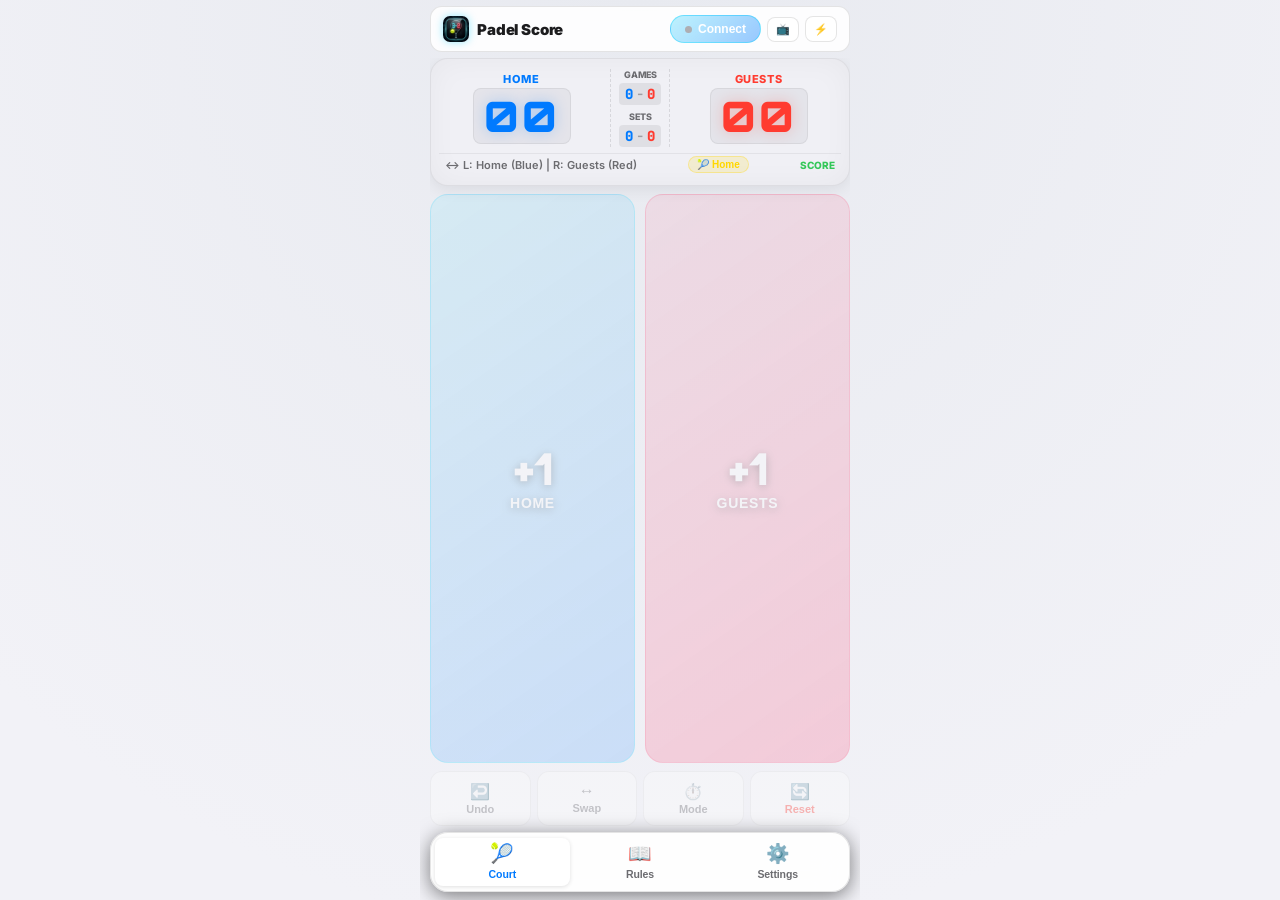
==== commit 8c102dec: "OTA also in theme collors" ====
--- a/index.html
+++ b/index.html
@@ -5125,8 +5125,8 @@
             document.querySelectorAll('.pill-theme').forEach(p => {
                 p.classList.toggle('active', p.dataset.theme === theme);
             });
-            // Sync all quick start guide links with the active theme
-            document.querySelectorAll('a[href*="quick_start"]').forEach(a => {
+            // Sync all quick start guide and OTA links with the active theme
+            document.querySelectorAll('a[href*="quick_start"], a[href*="ota.html"]').forEach(a => {
                 const baseHref = a.getAttribute('href').split('?')[0];
                 a.setAttribute('href', `${baseHref}?theme=${encodeURIComponent(theme)}`);
             });
@@ -5136,9 +5136,9 @@
             pill.addEventListener('click', () => applyTheme(pill.dataset.theme));
         });
 
-        // Ensure clicking any guide link carries the latest active theme
+        // Ensure clicking any guide or OTA link carries the latest active theme
         document.addEventListener('click', (e) => {
-            const link = e.target.closest('a[href*="quick_start"]');
+            const link = e.target.closest('a[href*="quick_start"], a[href*="ota.html"]');
             if (link) {
                 const currentTheme = document.documentElement.getAttribute('data-theme') || localStorage.getItem('appTheme') || 'light';
                 const baseHref = link.getAttribute('href').split('?')[0];
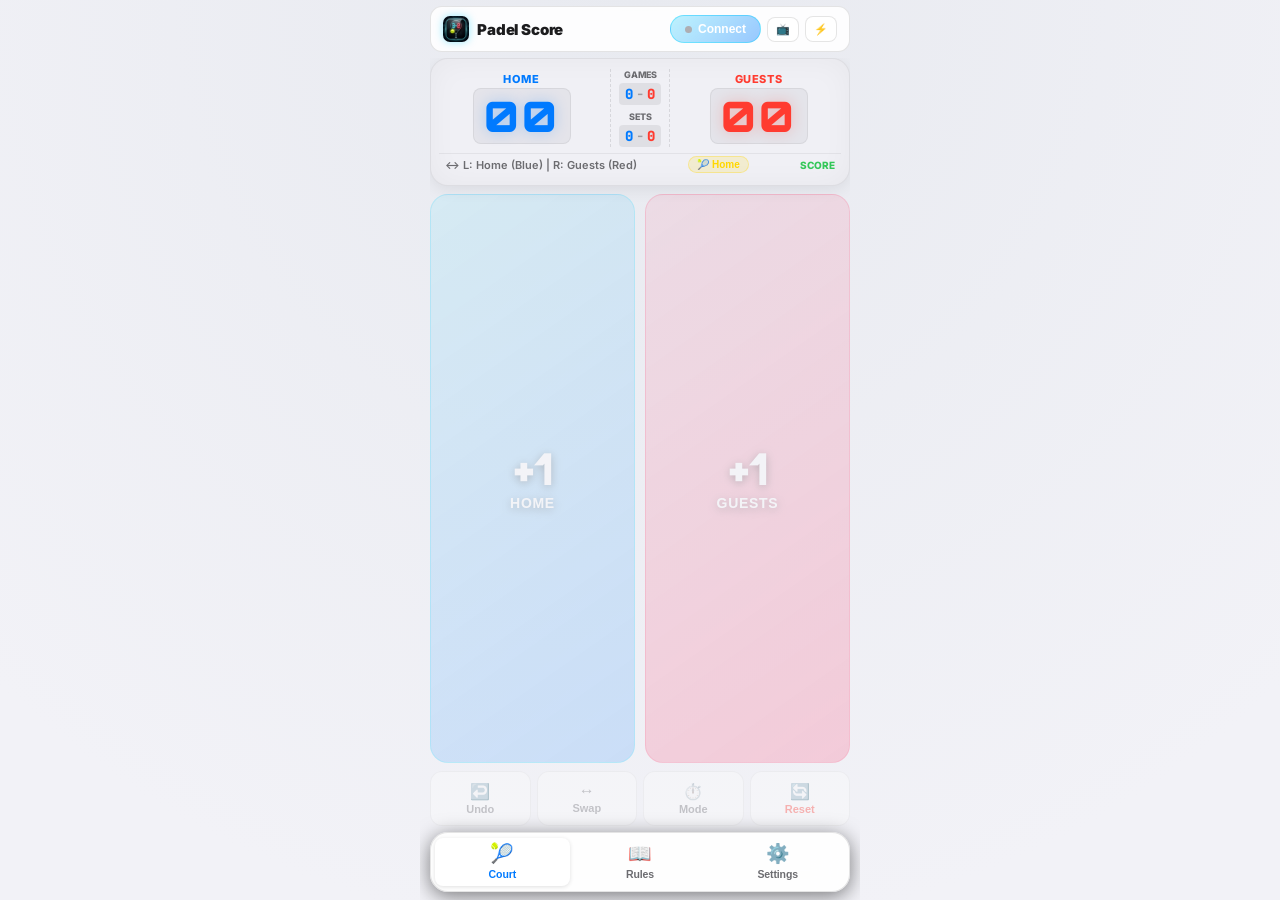
==== commit 06aca707: "app update bug fixed" ====
--- a/index.html
+++ b/index.html
@@ -2985,7 +2985,7 @@
                     <div class="section-header">
                         <span>📲 App Version & Updates</span>
                         <span class="pill-select active" style="font-size: 10px; padding: 2px 8px;"
-                            id="appVersionBadge">v1.7.7</span>
+                            id="appVersionBadge">v1.7.9</span>
                     </div>
                     <div
                         style="background: rgba(0,0,0,0.3); border: 1px solid var(--bg-card-border); border-radius: var(--radius-lg); padding: 10px; display: flex; flex-direction: column; gap: 8px;">
@@ -4913,9 +4913,10 @@
         // -------------------------------------------------------------
         // PWA Service Worker & Real-Time Push Update Manager
         // -------------------------------------------------------------
-        const CURRENT_APP_VERSION = '1.7.7';
+        const CURRENT_APP_VERSION = '1.7.9';
         let swRegistration = null;
         let isRefreshing = false;
+        let latestAvailableVersion = null;
 
         const updateBanner = document.getElementById('updateBanner');
         const updateBannerText = document.getElementById('updateBannerText');
@@ -4943,6 +4944,7 @@
         }
 
         function showUpdatePrompt(newVer, notes) {
+            latestAvailableVersion = newVer;
             if (updateBannerText) {
                 updateBannerText.textContent = notes ? `v${newVer}: ${notes}` : `Version v${newVer} is ready to install.`;
             }
@@ -4972,6 +4974,14 @@
                     }
 
                     if (data && data.version && data.version !== CURRENT_APP_VERSION) {
+                        // Avoid nagging with repeated pop-up if user dismissed this version in this session
+                        if (!isManual && sessionStorage.getItem('dismissedUpdateVersion') === data.version) {
+                            if (appUpdateStatusText) {
+                                appUpdateStatusText.textContent = `Update available (v${data.version})`;
+                                appUpdateStatusText.style.color = 'var(--accent-gold)';
+                            }
+                            return true;
+                        }
                         showUpdatePrompt(data.version, data.notes);
                         if (isManual) {
                             alert(`New version v${data.version} is available! Tap "Update Now" on the banner to apply.`);
@@ -5000,13 +5010,17 @@
                 btnUpdateNow.disabled = true;
                 btnUpdateNow.textContent = 'Updating...';
             }
+            if (updateBanner) updateBanner.style.display = 'none';
+            sessionStorage.removeItem('dismissedUpdateVersion');
+
             try {
-                if (updateBanner) updateBanner.style.display = 'none';
                 if (swRegistration && swRegistration.waiting) {
                     swRegistration.waiting.postMessage({ type: 'SKIP_WAITING', action: 'skipWaiting' });
-                }
-                if (swRegistration) {
+                } else if (swRegistration) {
                     await swRegistration.update().catch(() => { });
+                    if (swRegistration.waiting) {
+                        swRegistration.waiting.postMessage({ type: 'SKIP_WAITING', action: 'skipWaiting' });
+                    }
                 }
             } catch (e) {
                 console.warn('Update error:', e);
@@ -5019,7 +5033,7 @@
                     if (document.body) document.body.scrollTop = 0;
                     window.location.reload();
                 }
-            }, 300);
+            }, 500);
         }
 
         if (btnUpdateNow) {
@@ -5029,6 +5043,9 @@
         if (btnUpdateDismiss) {
             btnUpdateDismiss.addEventListener('click', () => {
                 if (updateBanner) updateBanner.style.display = 'none';
+                if (latestAvailableVersion) {
+                    sessionStorage.setItem('dismissedUpdateVersion', latestAvailableVersion);
+                }
             });
         }
 
@@ -5063,7 +5080,7 @@
                     swRegistration = reg;
                     console.log('PWA Service Worker registered:', reg.scope);
 
-                    if (reg.waiting) {
+                    if (reg.waiting && sessionStorage.getItem('dismissedUpdateVersion') !== 'Latest') {
                         showUpdatePrompt('Latest', 'New version ready to activate.');
                     }
 
